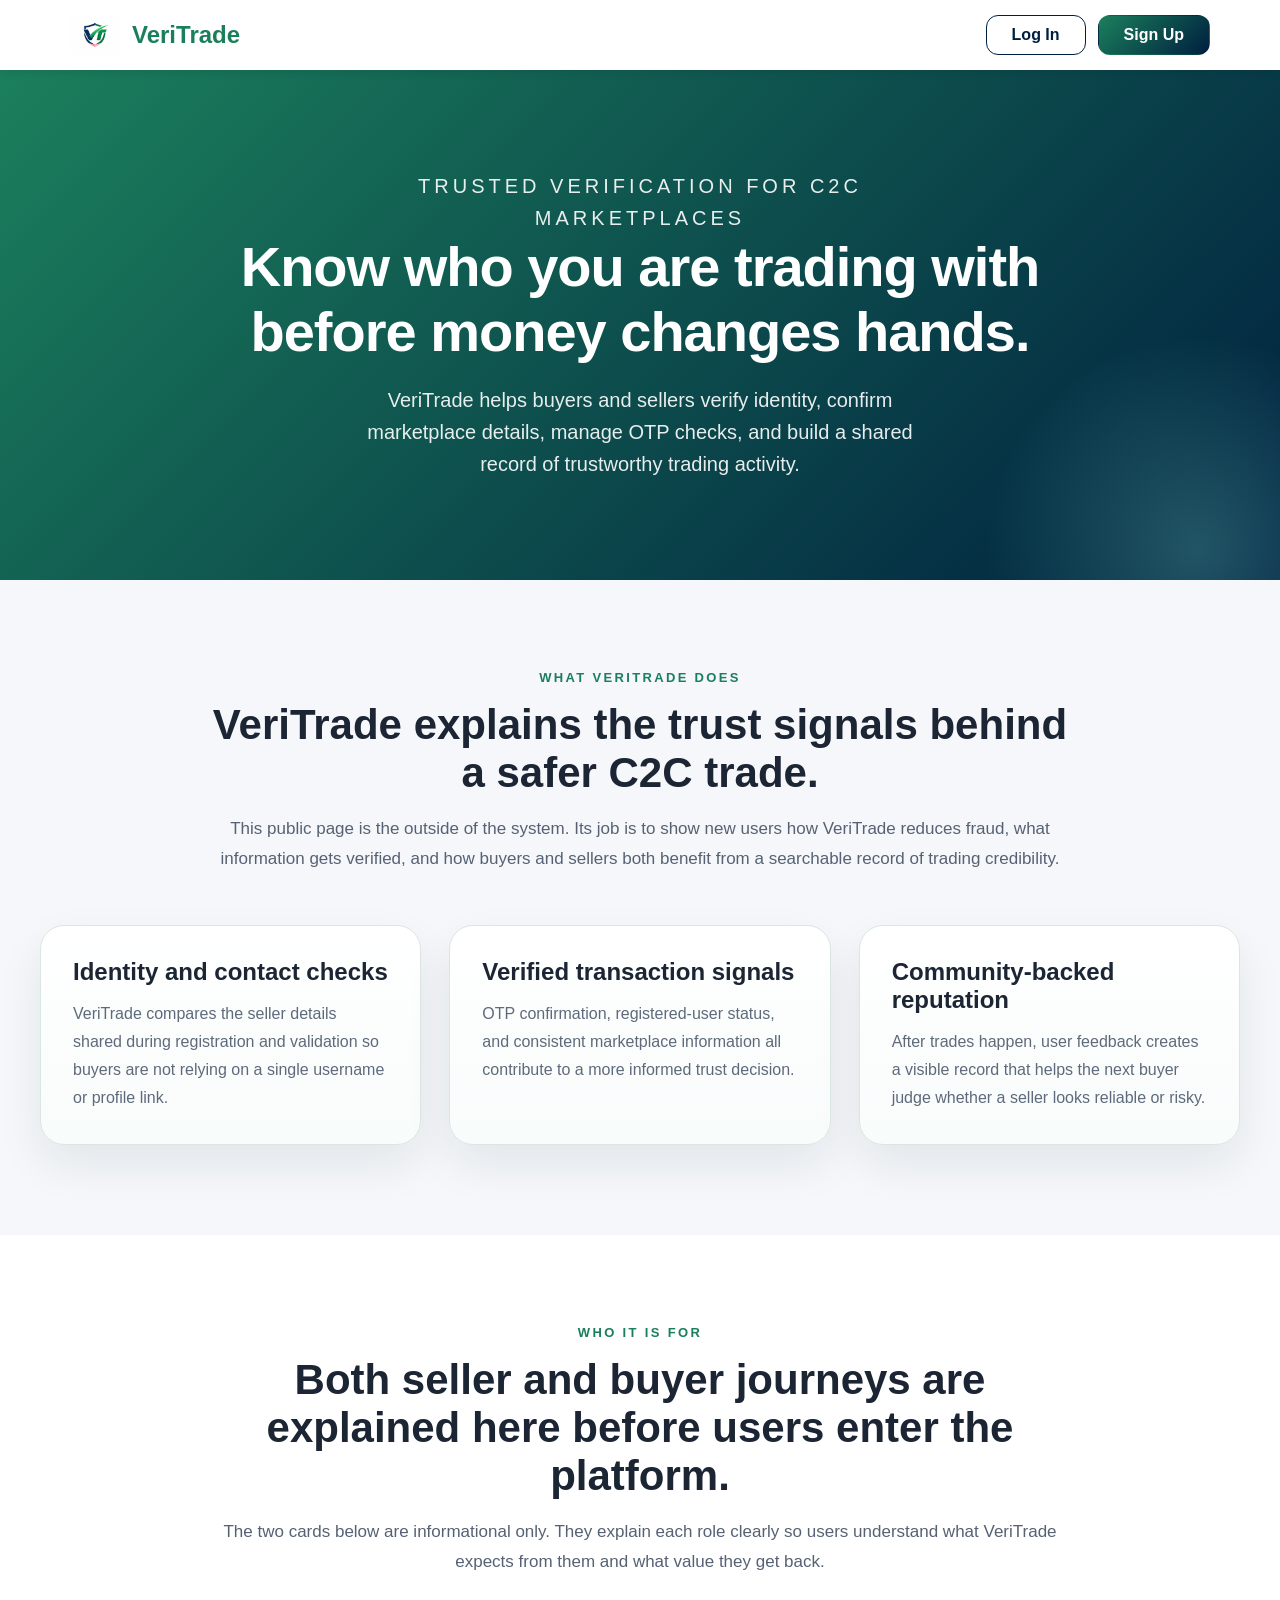
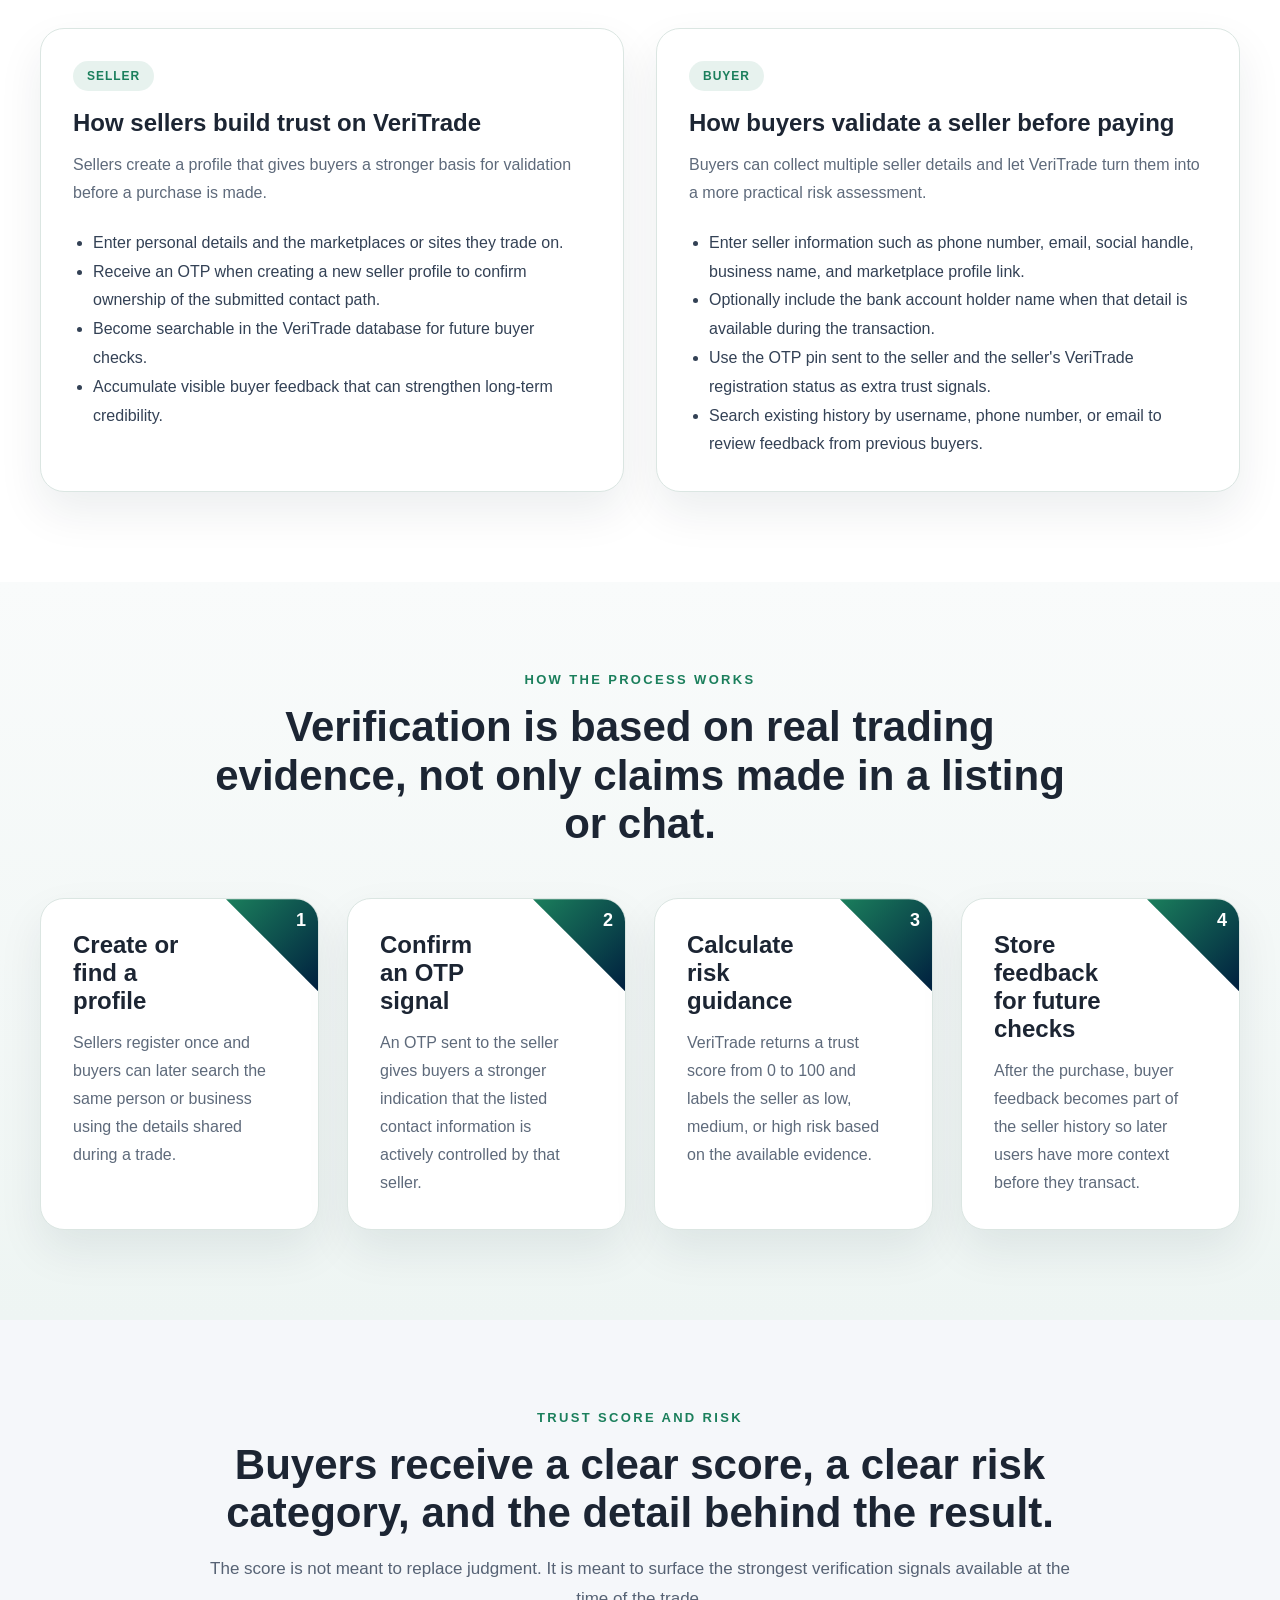
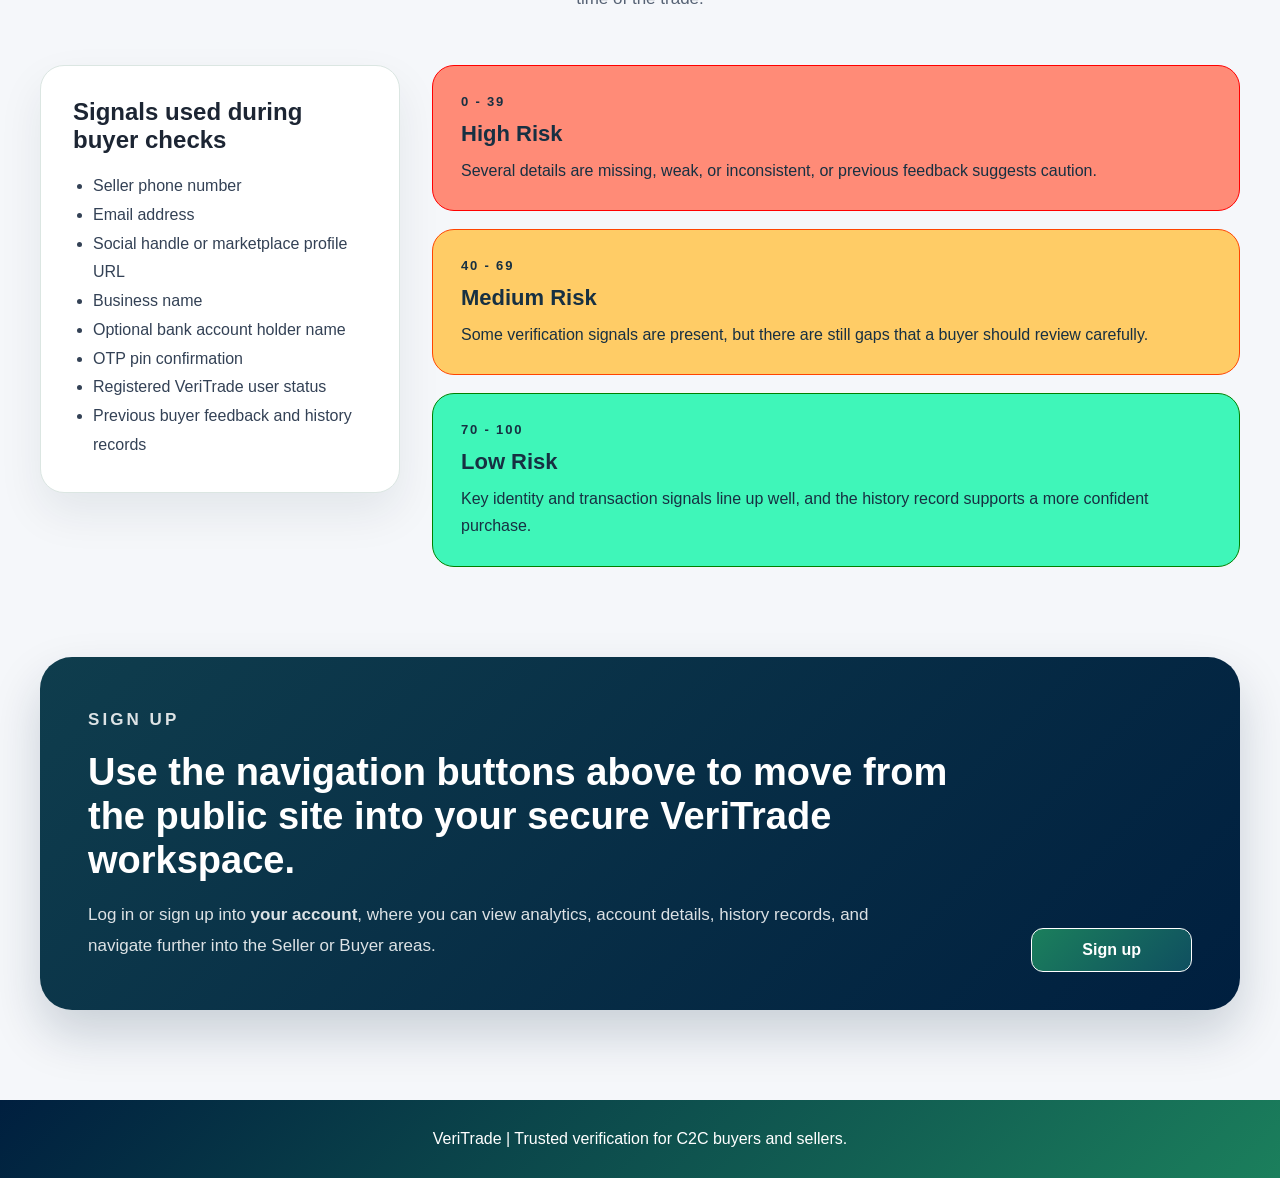
==== index.html @ 3fe3d47d "database handling" ====
<!DOCTYPE html>
<html lang="en">
<head>
    <meta charset="UTF-8">
    <meta name="viewport" content="width=device-width, initial-scale=1.0">
    <title>VeriTrade | C2C Buyer and Seller Verification</title>
    <meta name="description" content="VeriTrade helps buyers and sellers verify trading identities on C2C ecommerce platforms using OTP confirmation, trust scores, and shared feedback history.">
    <link rel="stylesheet" href="css/style.css">
</head>
<body class="home-page">
    <nav class="navbar">
        <div class="nav-container">
            <a href="index.html" class="nav-logo">
                <img src="assets/VeriTrade-logo.png" alt="VeriTrade Logo" class="nav-logo-img">
                <span class="nav-logo-text">VeriTrade</span>
            </a>
            <div class="nav-auth-actions">
                <a href="auth.html?mode=login" class="nav-btn-login">Log In</a>
                <a href="auth.html?mode=signup" class="nav-btn-signup">Sign Up</a>
            </div>
        </div>
    </nav>

    <main>
        <section class="hero">
            <div class="hero-content">
                <p class="hero-eyebrow">Trusted verification for C2C marketplaces</p>
                <h1>Know who you are trading with before money changes hands.</h1>
                <p>VeriTrade helps buyers and sellers verify identity, confirm marketplace details, manage OTP checks, and build a shared record of trustworthy trading activity.</p>
            </div>
        </section>

        <section class="purpose-section">
            <div class="home-shell">
                <div class="section-header">
                    <p class="section-label">What VeriTrade does</p>
                    <h2>VeriTrade explains the trust signals behind a safer C2C trade.</h2>
                    <p>This public page is the outside of the system. Its job is to show new users how VeriTrade reduces fraud, what information gets verified, and how buyers and sellers both benefit from a searchable record of trading credibility.</p>
                </div>

                <div class="purpose-grid">
                    <article class="info-panel">
                        <h3>Identity and contact checks</h3>
                        <p>VeriTrade compares the seller details shared during registration and validation so buyers are not relying on a single username or profile link.</p>
                    </article>
                    <article class="info-panel">
                        <h3>Verified transaction signals</h3>
                        <p>OTP confirmation, registered-user status, and consistent marketplace information all contribute to a more informed trust decision.</p>
                    </article>
                    <article class="info-panel">
                        <h3>Community-backed reputation</h3>
                        <p>After trades happen, user feedback creates a visible record that helps the next buyer judge whether a seller looks reliable or risky.</p>
                    </article>
                </div>
            </div>
        </section>

        <section class="roles-section">
            <div class="home-shell">
                <div class="section-header">
                    <p class="section-label">Who it is for</p>
                    <h2>Both seller and buyer journeys are explained here before users enter the platform.</h2>
                    <p>The two cards below are informational only. They explain each role clearly so users understand what VeriTrade expects from them and what value they get back.</p>
                </div>

                <div class="role-grid">
                    <article class="role-card seller-role-card">
                        <span class="role-tag">Seller</span>
                        <h3>How sellers build trust on VeriTrade</h3>
                        <p>Sellers create a profile that gives buyers a stronger basis for validation before a purchase is made.</p>
                        <ul class="role-list">
                            <li>Enter personal details and the marketplaces or sites they trade on.</li>
                            <li>Receive an OTP when creating a new seller profile to confirm ownership of the submitted contact path.</li>
                            <li>Become searchable in the VeriTrade database for future buyer checks.</li>
                            <li>Accumulate visible buyer feedback that can strengthen long-term credibility.</li>
                        </ul>
                    </article>

                    <article class="role-card buyer-role-card">
                        <span class="role-tag">Buyer</span>
                        <h3>How buyers validate a seller before paying</h3>
                        <p>Buyers can collect multiple seller details and let VeriTrade turn them into a more practical risk assessment.</p>
                        <ul class="role-list">
                            <li>Enter seller information such as phone number, email, social handle, business name, and marketplace profile link.</li>
                            <li>Optionally include the bank account holder name when that detail is available during the transaction.</li>
                            <li>Use the OTP pin sent to the seller and the seller's VeriTrade registration status as extra trust signals.</li>
                            <li>Search existing history by username, phone number, or email to review feedback from previous buyers.</li>
                        </ul>
                    </article>
                </div>
            </div>
        </section>

        <section class="journey-section">
            <div class="home-shell">
                <div class="section-header">
                    <p class="section-label">How the process works</p>
                    <h2>Verification is based on real trading evidence, not only claims made in a listing or chat.</h2>
                </div>

                <div class="journey-grid">
                    <article class="journey-step">
                        <span class="journey-number">1</span>
                        <h3>Create or find a profile</h3>
                        <p>Sellers register once and buyers can later search the same person or business using the details shared during a trade.</p>
                    </article>
                    <article class="journey-step">
                        <span class="journey-number">2</span>
                        <h3>Confirm an OTP signal</h3>
                        <p>An OTP sent to the seller gives buyers a stronger indication that the listed contact information is actively controlled by that seller.</p>
                    </article>
                    <article class="journey-step">
                        <span class="journey-number">3</span>
                        <h3>Calculate risk guidance</h3>
                        <p>VeriTrade returns a trust score from 0 to 100 and labels the seller as low, medium, or high risk based on the available evidence.</p>
                    </article>
                    <article class="journey-step">
                        <span class="journey-number">4</span>
                        <h3>Store feedback for future checks</h3>
                        <p>After the purchase, buyer feedback becomes part of the seller history so later users have more context before they transact.</p>
                    </article>
                </div>
            </div>
        </section>

        <section class="score-section">
            <div class="home-shell">
                <div class="section-header">
                    <p class="section-label">Trust score and risk</p>
                    <h2>Buyers receive a clear score, a clear risk category, and the detail behind the result.</h2>
                    <p>The score is not meant to replace judgment. It is meant to surface the strongest verification signals available at the time of the trade.</p>
                </div>

                <div class="score-layout">
                    <article class="input-card">
                        <h3>Signals used during buyer checks</h3>
                        <ul class="role-list compact-list">
                            <li>Seller phone number</li>
                            <li>Email address</li>
                            <li>Social handle or marketplace profile URL</li>
                            <li>Business name</li>
                            <li>Optional bank account holder name</li>
                            <li>OTP pin confirmation</li>
                            <li>Registered VeriTrade user status</li>
                            <li>Previous buyer feedback and history records</li>
                        </ul>
                    </article>

                    <div class="risk-scale">
                        <article class="risk-band high-risk">
                            <span class="risk-range">0 - 39</span>
                            <h3>High Risk</h3>
                            <p>Several details are missing, weak, or inconsistent, or previous feedback suggests caution.</p>
                        </article>
                        <article class="risk-band medium-risk">
                            <span class="risk-range">40 - 69</span>
                            <h3>Medium Risk</h3>
                            <p>Some verification signals are present, but there are still gaps that a buyer should review carefully.</p>
                        </article>
                        <article class="risk-band low-risk">
                            <span class="risk-range">70 - 100</span>
                            <h3>Low Risk</h3>
                            <p>Key identity and transaction signals line up well, and the history record supports a more confident purchase.</p>
                        </article>
                    </div>
                </div>
            </div>
        </section>

        <section class="access-section">
            <div class="home-shell access-banner">
                <div class="access-banner-content">
                    <div class="access-banner-copy">
                        <p class="section-label section-label-light">Sign up</p>
                        <h2>Use the navigation buttons above to move from the public site into your secure VeriTrade workspace.</h2>
                        <p>Log in or sign up into <strong>your account</strong>, where you can view analytics, account details, history records, and navigate further into the Seller or Buyer areas.</p>
                    </div>
                    <a href="auth.html?mode=signup" class="btn-signup-home">Sign up</a>
                </div>
            </div>
        </section>
    </main>

    <footer class="footer">
        <p>VeriTrade | Trusted verification for C2C buyers and sellers.</p>
    </footer>
</body>
</html>
---- css/style.css ----
* {
    margin: 0;
    padding: 0;
    box-sizing: border-box;
}

body {
    font-family: "Segoe UI", Tahoma, Geneva, Verdana, sans-serif;
    background: #f5f7fa;
    min-height: 100vh;
}

body:not(.home-page):not(.portal-page) {
    background: linear-gradient(135deg, #1B7F5C 0%, #001F3F 100%);
    display: flex;
    justify-content: center;
    align-items: center;
    padding: 20px;
}

body.portal-page {
    display: block;
}

.navbar {
    background: white;
    box-shadow: 0 2px 10px rgba(0, 0, 0, 0.1);
    position: sticky;
    top: 0;
    z-index: 1000;
}

.nav-container {
    max-width: 1200px;
    margin: 0 auto;
    padding: 15px 30px;
    display: flex;
    justify-content: space-between;
    align-items: center;
}

.nav-logo {
    display: flex;
    align-items: center;
    gap: 12px;
    font-size: 24px;
    font-weight: 700;
    color: #1B7F5C;
    text-decoration: none;
}

.nav-logo-img {
    width: 50px;
    height: 40px;
    border-radius: 8px;
    object-fit: cover;
}

.nav-links {
    display: flex;
    list-style: none;
    gap: 30px;
    align-items: center;
}

.nav-links a {
    text-decoration: none;
    color: #333;
    font-weight: 600;
    transition: color 0.3s ease;
}

.nav-links a:hover,
.nav-links a.active {
    color: #1B7F5C;
}

.nav-auth-actions {
    display: flex;
    gap: 12px;
    align-items: center;
}

.nav-btn-login,
.nav-btn-signup,
.btn-signup-home,
.card-btn,
.submit-btn {
    text-decoration: none;
    font-weight: 700;
    transition: transform 0.3s ease, box-shadow 0.3s ease;
}

.nav-btn-login {
    background: #fff;
    border: 1px solid #001F3F;
    border-radius: 12px;
    color: #001F3F;
    padding: 10px 25px;
    display: inline-flex;
    align-items: center;
    justify-content: center;
}

.nav-btn-login:hover {
    transform: translateY(-2px);
    box-shadow: 0 10px 25px rgba(0, 31, 63, 0.12);
}

.nav-btn-signup {
    background: linear-gradient(135deg, #1B7F5C 0%, #001F3F 100%);
    border: 1px solid transparent;
    border-radius: 12px;
    color: white;
    padding: 10px 25px;
    display: inline-flex;
    align-items: center;
    justify-content: center;
}

.nav-btn-signup:hover {
    transform: translateY(-2px);
    box-shadow: 0 10px 25px rgba(27, 127, 92, 0.3);
}

.hero {
    background: linear-gradient(135deg, #1B7F5C 0%, #001F3F 100%);
    color: white;
    padding: 100px 30px;
    text-align: center;
    position: relative;
    overflow: hidden;
}

.hero::after {
    content: "";
    position: absolute;
    inset: auto -10% -35% auto;
    width: 420px;
    height: 420px;
    border-radius: 50%;
    background: radial-gradient(circle, rgba(127, 228, 212, 0.25) 0%, rgba(127, 228, 212, 0) 72%);
}

.hero-content {
    position: relative;
    z-index: 1;
    max-width: 900px;
    margin: 0 auto;
}

.hero-eyebrow {
    font-size: 13px;
    text-transform: uppercase;
    letter-spacing: 0.2em;
    margin-bottom: 18px;
    opacity: 0.9;
}

.hero-content h1 {
    font-size: 56px;
    margin-bottom: 20px;
    font-weight: 700;
    letter-spacing: -1px;
}

.hero-content p {
    font-size: 20px;
    opacity: 0.9;
    max-width: 600px;
    margin: 0 auto;
    line-height: 1.6;
}

.home-shell,
.portal-container {
    max-width: 1200px;
    margin: 0 auto;
}

.purpose-section,
.roles-section,
.journey-section,
.score-section,
.dashboard-overview,
.dashboard-details,
.workspace-section {
    padding: 90px 30px;
}

.purpose-section,
.score-section,
.dashboard-details {
    background: #f5f7fa;
}

.roles-section,
.dashboard-overview,
.workspace-section {
    background: white;
}

.journey-section {
    background: linear-gradient(180deg, #f9fbfb 0%, #eef5f3 100%);
}

.section-header {
    max-width: 860px;
    margin: 0 auto 50px;
    text-align: center;
}

.section-header-left {
    max-width: 760px;
    margin: 0 0 40px;
    text-align: left;
}

.section-header h2 {
    font-size: 42px;
    color: #1c2533;
    margin-bottom: 16px;
    line-height: 1.15;
}

.section-header p:last-child {
    color: #566274;
    font-size: 17px;
    line-height: 1.8;
}

.section-label {
    color: #1B7F5C;
    font-size: 13px;
    font-weight: 700;
    letter-spacing: 0.18em;
    text-transform: uppercase;
    margin-bottom: 16px;
}

.section-label-light {
    color: #7FE4D4;
}

.purpose-grid,
.journey-grid,
.stats-grid,
.dashboard-grid,
.workspace-grid,
.role-grid,
.score-layout {
    display: grid;
}

.purpose-grid,
.journey-grid,
.stats-grid,
.dashboard-grid,
.workspace-grid {
    gap: 28px;
}

.purpose-grid {
    grid-template-columns: repeat(auto-fit, minmax(250px, 1fr));
}

.role-grid {
    grid-template-columns: repeat(auto-fit, minmax(320px, 1fr));
    gap: 32px;
}

.journey-grid {
    grid-template-columns: repeat(auto-fit, minmax(240px, 1fr));
}

.score-layout {
    grid-template-columns: minmax(280px, 360px) 1fr;
    gap: 32px;
    align-items: start;
}

.info-panel,
.role-card,
.journey-step,
.input-card,
.stat-card,
.detail-card,
.workspace-card {
    background: white;
    border-radius: 24px;
    padding: 32px;
    border: 1px solid #dbe6e2;
    box-shadow: 0 20px 45px rgba(12, 33, 55, 0.08);
}

.info-panel {
    background: linear-gradient(180deg, #ffffff 0%, #f8fcfb 100%);
}

.info-panel h3,
.role-card h3,
.journey-step h3,
.input-card h3,
.stat-card h3,
.detail-card h3,
.workspace-card h3 {
    color: #1c2533;
    margin-bottom: 14px;
    font-size: 24px;
}

.info-panel p,
.role-card p,
.journey-step p,
.input-card p,
.stat-card p,
.detail-card p,
.workspace-card p {
    color: #5e6a7b;
    line-height: 1.75;
}

.role-tag,
.workspace-tag,
.card-kicker {
    display: inline-flex;
    align-items: center;
    padding: 8px 14px;
    border-radius: 999px;
    background: rgba(27, 127, 92, 0.1);
    color: #1B7F5C;
    font-size: 12px;
    font-weight: 700;
    letter-spacing: 0.08em;
    text-transform: uppercase;
    margin-bottom: 18px;
}

.role-list,
.workspace-list {
    margin-top: 22px;
    padding-left: 20px;
    color: #334155;
    line-height: 1.8;
}

.compact-list {
    margin-top: 18px;
}

.journey-number {
    display: inline-flex;
    align-items: center;
    justify-content: center;
    width: 54px;
    height: 54px;
    border-radius: 16px;
    background: linear-gradient(135deg, #1B7F5C 0%, #001F3F 100%);
    color: white;
    font-size: 18px;
    font-weight: 700;
}

.journey-step {
    position: relative;
    overflow: hidden;
    text-align: left;
}

.journey-step .journey-number {
    position: absolute;
    top: 0;
    right: 0;
    width: 92px;
    height: 92px;
    border-radius: 0;
    align-items: flex-start;
    justify-content: flex-end;
    padding: 12px 12px 0 0;
    background: linear-gradient(135deg, #1B7F5C 0%, #001F3F 100%);
    clip-path: polygon(100% 0, 0 0, 100% 100%);
    line-height: 1;
    z-index: 1;
}

.journey-step h3 {
    padding-right: 88px;
}

.journey-step p {
    padding-right: 14px;
}

.risk-scale {
    display: grid;
    gap: 18px;
}

.risk-band {
    border-radius: 22px;
    padding: 26px 28px;
    color: #173042;
}

.risk-range {
    display: inline-block;
    margin-bottom: 12px;
    font-size: 13px;
    font-weight: 700;
    letter-spacing: 0.14em;
    text-transform: uppercase;
}

.risk-band h3 {
    margin-bottom: 10px;
    font-size: 22px;
}

.risk-band p {
    line-height: 1.7;
}

.high-risk {
    background: #ff8b77;
    border: 1px solid red;
}

.medium-risk {
    background: hsl(40, 100%, 70%);
    border: 1px solid orangered;
}

.low-risk {
    background: #3ff6b9;
    border: 1px solid green;
}

.access-section {
    padding: 0 30px 90px;
    background: #f5f7fa;
}

.access-banner {
    background: linear-gradient(135deg, #0f3d4d 0%, #001F3F 100%);
    color: white;
    border-radius: 32px;
    padding: 48px;
    box-shadow: 0 24px 50px rgba(0, 31, 63, 0.18);
}

.access-banner-content {
    display: grid;
    grid-template-columns: minmax(0, 1fr) auto;
    align-items: end;
    gap: 28px 36px;
}

.access-banner-copy {
    min-width: 0;
}

.access-banner h2 {
    font-size: 38px;
    margin-bottom: 18px;
    line-height: 1.15;
}

.access-banner p {
    max-width: 820px;
    color: rgba(255, 255, 255, 0.86);
    font-size: 17px;
    line-height: 1.8;
}

.btn-signup-home {
    background: linear-gradient(135deg, #1B7F5C 0%, #0f4f60 100%);
    border: 1px solid white;
    border-radius: 12px;
    color: white;
    padding: 12px 50px;
    margin: 20px 0 -10px 0;
    display: inline-flex;
    align-items: center;
    justify-content: center;
    white-space: nowrap;
}

.btn-signup-home:hover {
    transform: translateY(-2px);
    box-shadow: 0 12px 24px rgba(0, 0, 0, 0.22);
}

.portal-hero {
    background: linear-gradient(135deg, #1B7F5C 0%, #001F3F 100%);
    color: white;
    padding: 80px 30px;
    text-align: center;
}

.portal-hero-content {
    max-width: 700px;
    margin: 0 auto;
}

.portal-hero-content h1 {
    font-size: 48px;
    margin-bottom: 20px;
    font-weight: 700;
}

.portal-hero-content p {
    font-size: 18px;
    opacity: 0.9;
    line-height: 1.6;
}

.seller-hero {
    background: linear-gradient(135deg, #7FE4D4 0%, #1B7F5C 100%);
}

.user-hero {
    background: linear-gradient(135deg, #103f4f 0%, #001F3F 100%);
}

.stats-grid {
    grid-template-columns: repeat(auto-fit, minmax(220px, 1fr));
}

.stat-card {
    position: relative;
    overflow: hidden;
}

.stat-card::before {
    content: "";
    position: absolute;
    top: 0;
    left: 0;
    width: 100%;
    height: 5px;
    background: linear-gradient(135deg, #1B7F5C 0%, #7FE4D4 100%);
}

.stat-value {
    display: block;
    font-size: 46px;
    font-weight: 700;
    color: #1B7F5C;
    margin-bottom: 16px;
}

.stat-value.is-empty {
    font-size: 22px;
    color: #5e6a7b;
    line-height: 1.3;
}

.dashboard-grid {
    grid-template-columns: repeat(auto-fit, minmax(280px, 1fr));
    align-items: start;
}

.detail-list {
    list-style: none;
    display: grid;
    gap: 16px;
}

.detail-list li {
    display: flex;
    justify-content: space-between;
    align-items: flex-start;
    gap: 20px;
    padding-bottom: 14px;
    border-bottom: 1px solid #e3ece8;
    color: #425062;
    line-height: 1.6;
}

.detail-list strong,
.metric-row strong {
    color: #1c2533;
}

.metric-stack {
    display: grid;
    gap: 20px;
}

.portal-form {
    margin-top: 18px;
}

.portal-form-grid {
    display: grid;
    grid-template-columns: repeat(2, minmax(0, 1fr));
    gap: 18px 20px;
}

.portal-form-grid-wide {
    grid-column: 1 / -1;
}

.form-group textarea {
    width: 100%;
    padding: 12px 15px;
    border: 2px solid #e0e0e0;
    border-radius: 8px;
    font-size: 14px;
    transition: border-color 0.3s ease;
    font-family: inherit;
    resize: vertical;
    min-height: 110px;
}

.form-group textarea:focus {
    outline: none;
    border-color: #1B7F5C;
    box-shadow: 0 0 0 3px rgba(27, 127, 92, 0.1);
}

input[readonly] {
    background: #f1f5f7;
    color: #617181;
    cursor: not-allowed;
}

.form-note {
    margin-top: 8px;
}

.checkbox-row {
    margin: 24px 0 18px;
    color: #425062;
}

.status-banner {
    min-height: 22px;
    margin-top: 16px;
    font-size: 14px;
    font-weight: 600;
    color: #5e6a7b;
}

.status-banner.success {
    color: #1B7F5C;
}

.status-banner.error {
    color: #c0392b;
}

.metric-row {
    display: flex;
    justify-content: space-between;
    gap: 14px;
    color: #425062;
    font-size: 15px;
}

.metric-bar {
    height: 10px;
    background: #dfeae6;
    border-radius: 999px;
    overflow: hidden;
    margin-top: 10px;
}

.metric-fill {
    display: block;
    height: 100%;
    border-radius: 999px;
    background: linear-gradient(90deg, #1B7F5C 0%, #7FE4D4 100%);
}

.history-list {
    display: grid;
    gap: 16px;
}

.history-item {
    padding: 20px;
    border-radius: 20px;
    background: #f7faf9;
    border: 1px solid #dbe6e2;
}

.history-date {
    color: #1B7F5C;
    font-size: 13px;
    font-weight: 700;
    letter-spacing: 0.08em;
    text-transform: uppercase;
    margin-bottom: 8px;
}

.history-item h4 {
    color: #1c2533;
    margin-bottom: 8px;
    font-size: 18px;
}

.history-item.empty-state {
    background: #fbfcfc;
}

.result-card {
    border-top: 5px solid #dbe6e2;
}

.result-card.is-low {
    border-top-color: #1B7F5C;
}

.result-card.is-medium {
    border-top-color: #d99100;
}

.result-card.is-high {
    border-top-color: #d64545;
}

.result-score-row {
    display: flex;
    justify-content: space-between;
    gap: 18px;
    margin: 24px 0;
    align-items: end;
}

.result-label {
    display: block;
    margin-bottom: 8px;
    color: #566274;
    font-size: 13px;
    font-weight: 700;
    letter-spacing: 0.08em;
    text-transform: uppercase;
}

.result-score {
    display: block;
    font-size: 42px;
    line-height: 1;
    color: #1c2533;
}

.result-pill {
    display: inline-flex;
    align-items: center;
    justify-content: center;
    min-width: 120px;
    padding: 10px 18px;
    border-radius: 999px;
    font-size: 14px;
    font-weight: 700;
}

.neutral-pill {
    background: #edf2f5;
    color: #4b5b69;
}

.low-pill {
    background: rgba(27, 127, 92, 0.12);
    color: #1B7F5C;
}

.medium-pill {
    background: rgba(217, 145, 0, 0.14);
    color: #8f5a00;
}

.high-pill {
    background: rgba(214, 69, 69, 0.12);
    color: #b53030;
}

.result-meta {
    margin-top: 18px;
}

.workspace-grid {
    grid-template-columns: repeat(auto-fit, minmax(320px, 1fr));
}

.card-btn {
    display: inline-block;
    padding: 14px 35px;
    border-radius: 8px;
    font-size: 16px;
    letter-spacing: 0.5px;
    text-transform: uppercase;
}

.workspace-card .card-btn {
    margin-top: 26px;
}

.seller-card {
    border-top: 5px solid #1B7F5C;
}

.seller-btn {
    background: linear-gradient(135deg, #1B7F5C 0%, #001F3F 100%);
    color: white;
}

.seller-btn:hover {
    transform: translateY(-2px);
    box-shadow: 0 10px 25px rgba(27, 127, 92, 0.4);
}

.buyer-card {
    border-top: 5px solid #7FE4D4;
}

.buyer-btn {
    background: linear-gradient(135deg, #7FE4D4 0%, #5fd4c4 100%);
    color: #001F3F;
}

.buyer-btn:hover {
    transform: translateY(-2px);
    box-shadow: 0 10px 25px rgba(127, 228, 212, 0.4);
}

.footer {
    background: linear-gradient(135deg, #001F3F 0%, #1B7F5C 100%);
    color: #fff;
    padding: 30px;
    text-align: center;
}

.container {
    display: flex;
    gap: 60px;
    max-width: 1200px;
    width: 100%;
    background: white;
    border-radius: 20px;
    box-shadow: 0 20px 60px rgba(0, 0, 0, 0.3);
    overflow: hidden;
}

.content-section {
    flex: 1;
    padding: 60px 40px;
    display: flex;
    flex-direction: column;
    justify-content: center;
    background: linear-gradient(135deg, #1B7F5C 0%, #001F3F 100%);
    color: white;
    min-height: 600px;
}

.logo {
    text-align: center;
    margin-bottom: 40px;
}

.logo img {
    width: 180px;
    height: 90px;
    border-radius: 50%;
    background: white;
    padding: 0.5px;
    margin-bottom: 20px;
    object-fit: fill;
}

.logo h1 {
    font-size: 48px;
    font-weight: 700;
    margin-bottom: 10px;
    letter-spacing: 1px;
}

.description {
    text-align: center;
}

.description p {
    font-size: 18px;
    line-height: 1.8;
    opacity: 0.95;
    font-weight: 300;
}

.auth-section {
    flex: 1;
    padding: 60px 40px;
    display: flex;
    flex-direction: column;
    justify-content: center;
    min-height: 600px;
}

.toggle-container {
    display: flex;
    margin-bottom: 40px;
    border-bottom: 2px solid #e0e0e0;
}

.toggle-btn {
    flex: 1;
    padding: 15px 20px;
    background: none;
    border: none;
    border-bottom: 3px solid transparent;
    color: #999;
    font-size: 16px;
    font-weight: 600;
    cursor: pointer;
    transition: all 0.3s ease;
    text-transform: uppercase;
}

.toggle-btn:hover {
    color: #1B7F5C;
}

.toggle-btn.active {
    color: #1B7F5C;
    border-bottom-color: #1B7F5C;
}

.auth-form {
    display: none;
    animation: fadeIn 0.3s ease;
}

.auth-form.active {
    display: block;
}

@keyframes fadeIn {
    from {
        opacity: 0;
    }

    to {
        opacity: 1;
    }
}

.auth-form h2 {
    font-size: 28px;
    color: #333;
    margin-bottom: 30px;
    font-weight: 700;
}

.form-group {
    margin-bottom: 20px;
}

.form-group label {
    display: block;
    margin-bottom: 8px;
    color: #333;
    font-weight: 600;
    font-size: 14px;
}

.form-group input[type="email"],
.form-group input[type="password"],
.form-group input[type="text"] {
    width: 100%;
    padding: 12px 15px;
    border: 2px solid #e0e0e0;
    border-radius: 8px;
    font-size: 14px;
    transition: border-color 0.3s ease;
    font-family: inherit;
}

.form-group input[type="email"]:focus,
.form-group input[type="password"]:focus,
.form-group input[type="text"]:focus {
    outline: none;
    border-color: #1B7F5C;
    box-shadow: 0 0 0 3px rgba(27, 127, 92, 0.1);
}

.form-group input.error {
    border-color: #ff4757;
}

.error-message {
    display: block;
    color: #ff4757;
    font-size: 12px;
    margin-top: 5px;
    min-height: 15px;
}

.checkbox {
    display: flex;
    align-items: center;
    cursor: pointer;
    font-size: 14px;
    color: #666;
    font-weight: 500;
}

.checkbox input[type="checkbox"] {
    width: 18px;
    height: 18px;
    margin-right: 8px;
    cursor: pointer;
    accent-color: #1B7F5C;
}

.checkbox.full-width {
    width: 100%;
    margin-bottom: 20px;
}

.remember-forgot {
    display: flex;
    justify-content: space-between;
    align-items: center;
    margin-bottom: 25px;
    font-size: 14px;
}

.forgot-link {
    color: #1B7F5C;
    font-weight: 600;
}

.forgot-link:hover,
.form-footer a:hover {
    color: #001F3F;
    text-decoration: underline;
}

.submit-btn {
    width: 100%;
    padding: 14px 20px;
    background: linear-gradient(135deg, #1B7F5C 0%, #001F3F 100%);
    color: white;
    border: none;
    border-radius: 8px;
    font-size: 16px;
    cursor: pointer;
    letter-spacing: 0.5px;
    text-transform: uppercase;
}

.submit-btn:hover {
    transform: translateY(-2px);
    box-shadow: 0 10px 25px rgba(27, 127, 92, 0.4);
}

.submit-btn:active {
    transform: translateY(0);
}

.form-footer {
    text-align: center;
    margin-top: 20px;
    color: #666;
    font-size: 14px;
}

.form-footer a {
    color: #1B7F5C;
    font-weight: 600;
}

@media (max-width: 968px) {
    .container {
        flex-direction: column;
        gap: 0;
    }

    .content-section {
        min-height: 300px;
        padding: 40px 30px;
    }

    .logo h1 {
        font-size: 36px;
    }

    .logo img {
        width: 100px;
        height: 100px;
    }

    .description p {
        font-size: 16px;
    }

    .auth-section {
        min-height: auto;
        padding: 40px 30px;
    }

    .nav-links {
        gap: 15px;
    }

    .hero-content h1 {
        font-size: 40px;
    }

    .hero-content p {
        font-size: 18px;
    }
}

@media (max-width: 900px) {
    .score-layout {
        grid-template-columns: 1fr;
    }

    .section-header h2 {
        font-size: 34px;
    }

    .access-banner h2 {
        font-size: 30px;
    }

    .access-banner-content {
        grid-template-columns: 1fr;
    }

    .btn-signup-home {
        justify-self: start;
    }
}

@media (max-width: 768px) {
    .portal-hero-content h1 {
        font-size: 32px;
    }

    .portal-hero-content p {
        font-size: 16px;
    }

    .portal-form-grid,
    .result-score-row {
        grid-template-columns: 1fr;
        display: grid;
    }
}

@media (max-width: 640px) {
    .purpose-section,
    .roles-section,
    .journey-section,
    .score-section,
    .dashboard-overview,
    .dashboard-details,
    .workspace-section {
        padding: 60px 20px;
    }

    .access-section {
        padding: 0 20px 60px;
    }

    .info-panel,
    .role-card,
    .journey-step,
    .input-card,
    .stat-card,
    .detail-card,
    .workspace-card,
    .access-banner {
        padding: 24px;
    }

    .section-header h2 {
        font-size: 28px;
    }

    .detail-list li,
    .metric-row {
        flex-direction: column;
        gap: 6px;
    }

    .portal-form-grid {
        grid-template-columns: 1fr;
    }

    .stat-value {
        font-size: 38px;
    }
}

@media (max-width: 600px) {
    .container {
        border-radius: 10px;
    }

    .content-section,
    .auth-section {
        padding: 30px 20px;
    }

    .logo h1 {
        font-size: 28px;
    }

    .logo img {
        width: 80px;
        height: 80px;
    }

    .description p {
        font-size: 14px;
    }

    .auth-form h2 {
        font-size: 24px;
    }

    .toggle-container {
        margin-bottom: 30px;
    }

    .toggle-btn {
        font-size: 14px;
        padding: 12px 15px;
    }

    .remember-forgot {
        flex-direction: column;
        gap: 10px;
        align-items: flex-start;
    }

    .nav-links {
        gap: 10px;
        flex-wrap: wrap;
    }

    .nav-container {
        flex-direction: column;
        gap: 15px;
    }

    .nav-auth-actions {
        width: 100%;
        justify-content: center;
        flex-wrap: wrap;
    }

    .hero {
        padding: 60px 20px;
    }

    .hero-content h1 {
        font-size: 32px;
    }

    .hero-content p {
        font-size: 16px;
    }

    .footer {
        padding: 40px 20px 20px;
    }
}
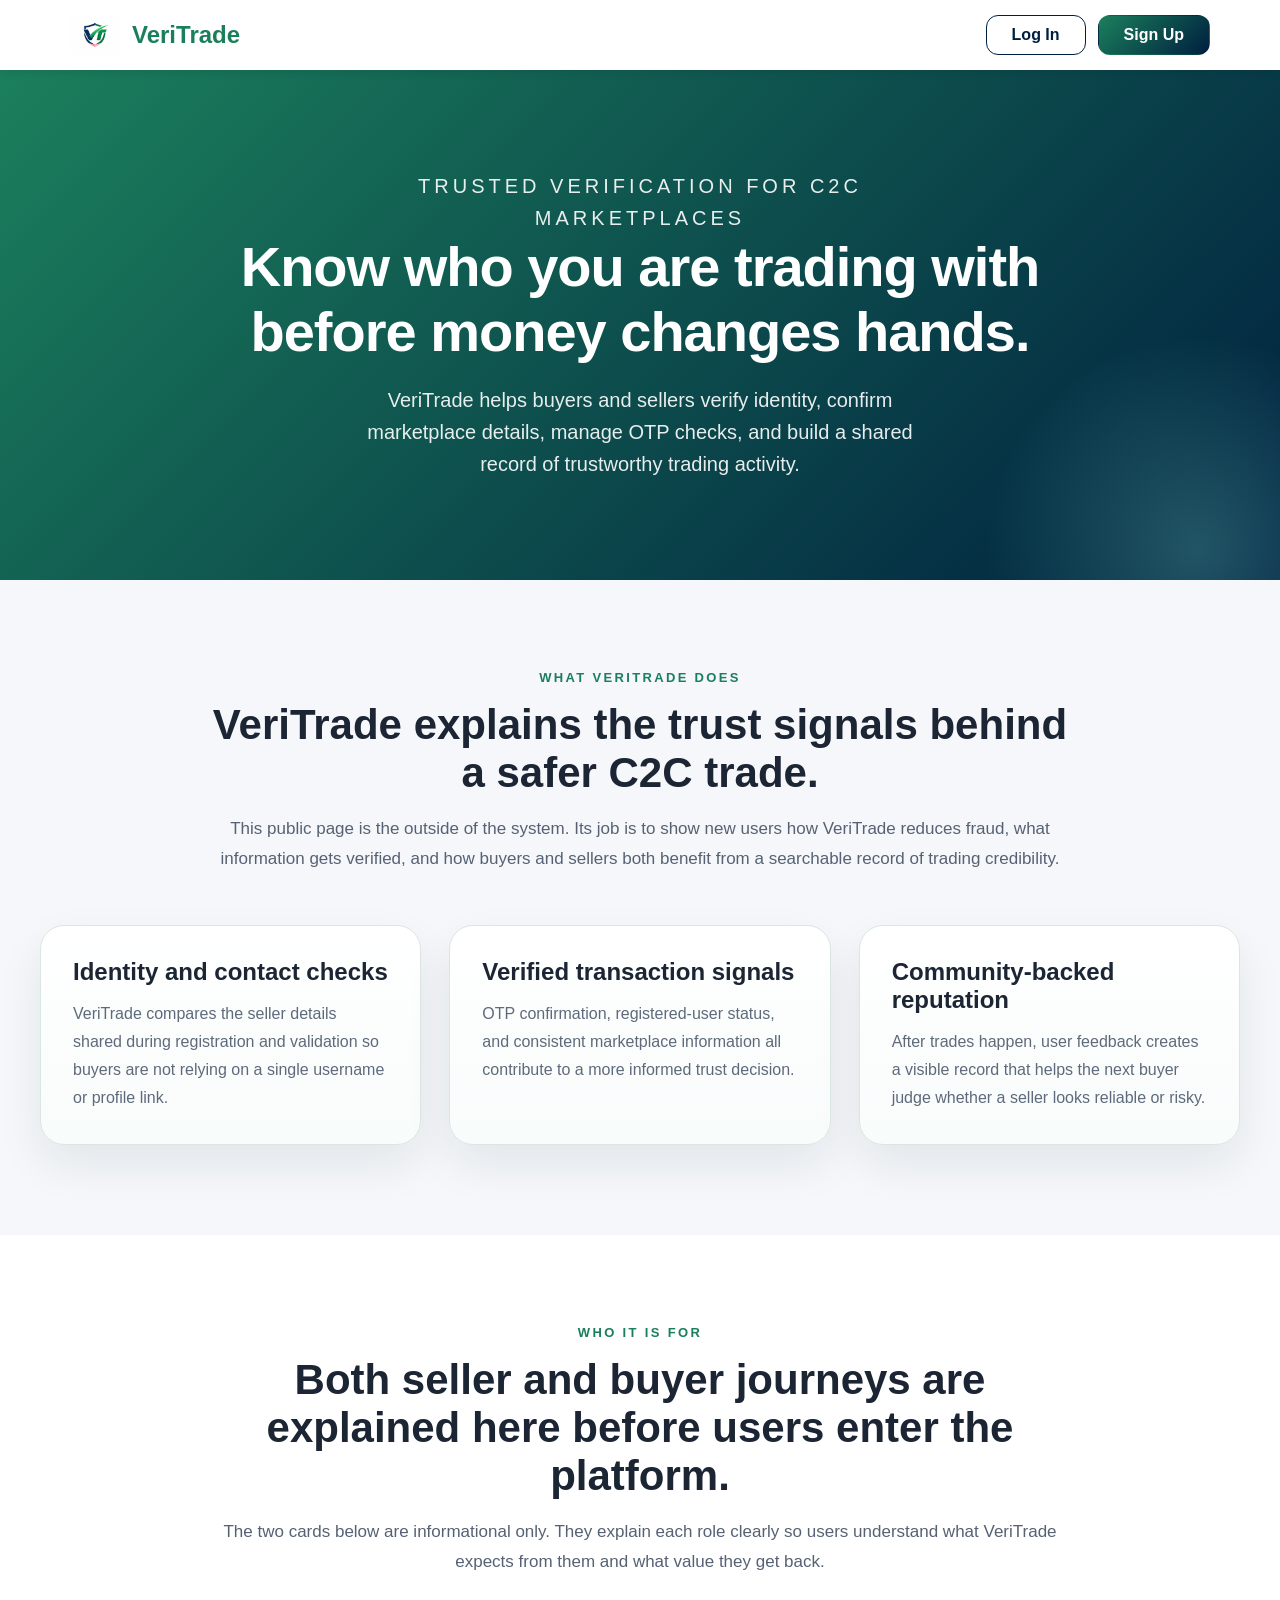
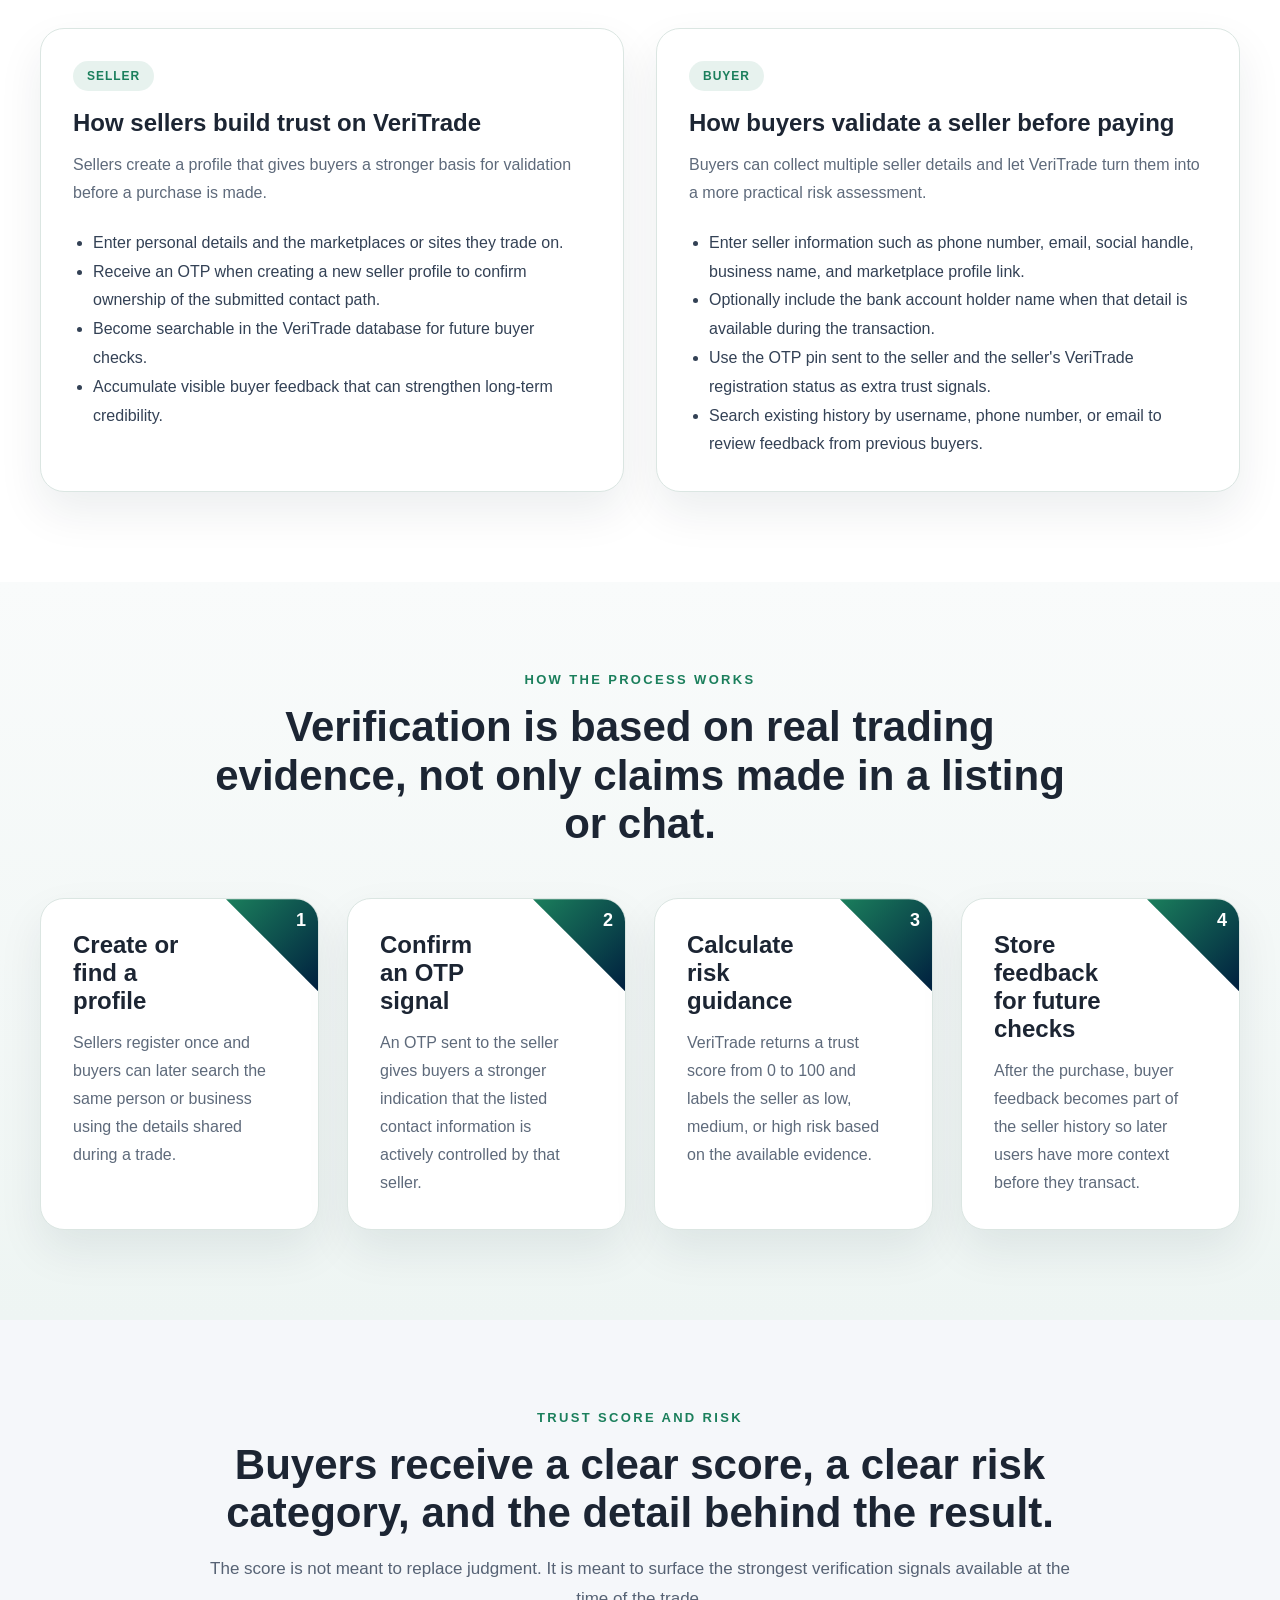
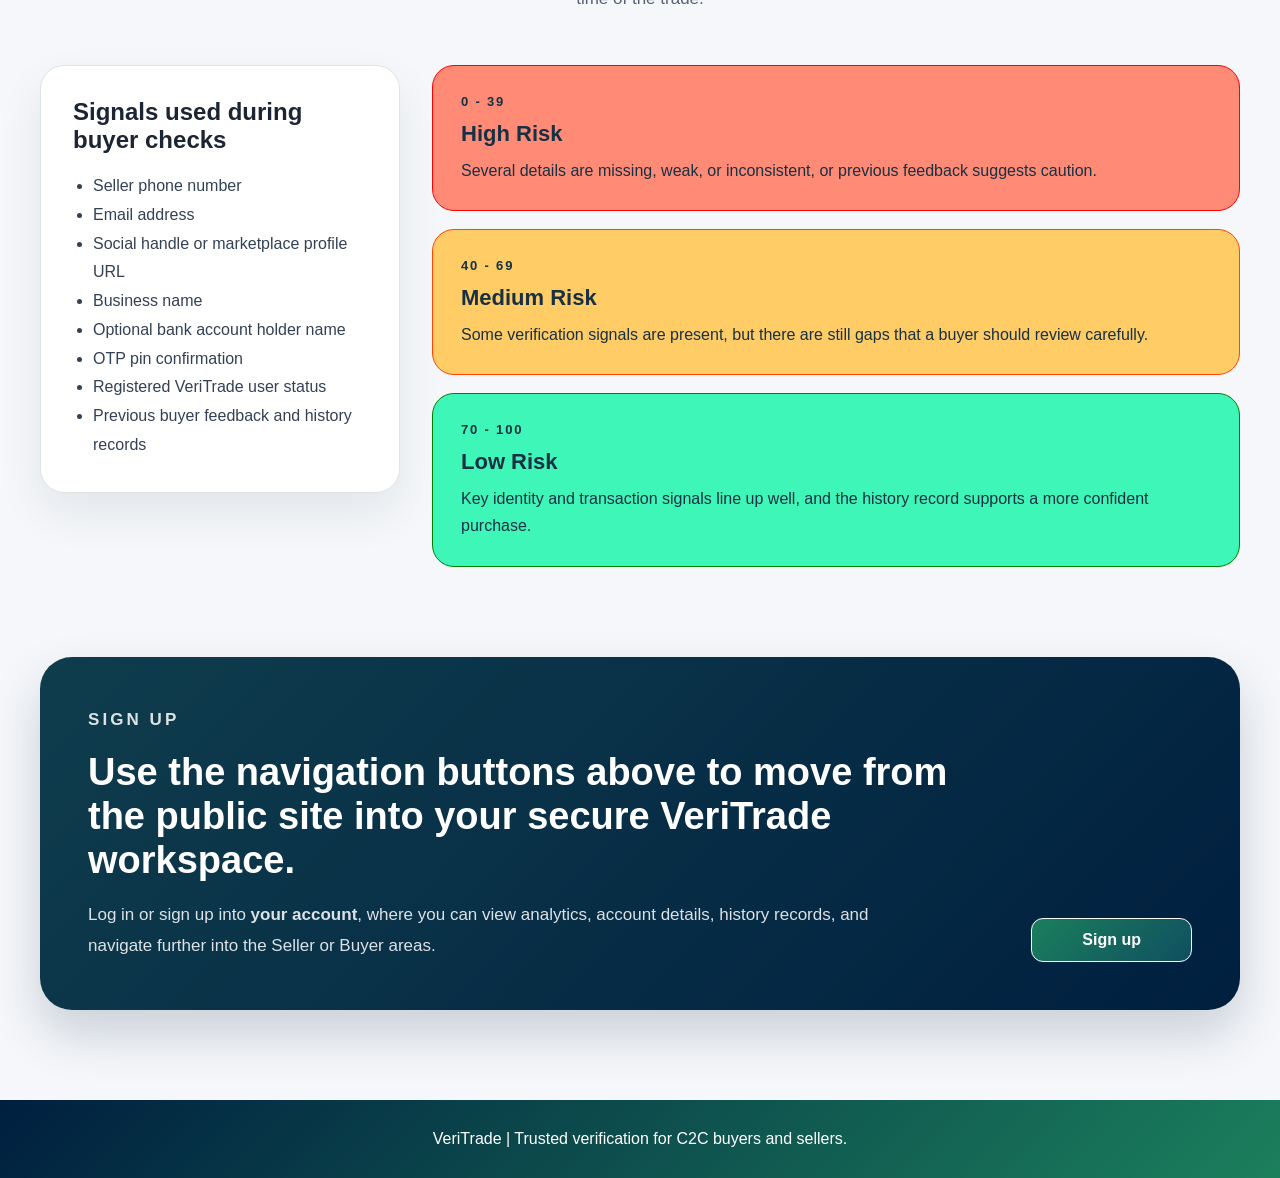
==== commit 2e8e5c0f: "buyer page" ====
--- a/index.html
+++ b/index.html
@@ -5,7 +5,7 @@
     <meta name="viewport" content="width=device-width, initial-scale=1.0">
     <title>VeriTrade | C2C Buyer and Seller Verification</title>
     <meta name="description" content="VeriTrade helps buyers and sellers verify trading identities on C2C ecommerce platforms using OTP confirmation, trust scores, and shared feedback history.">
-    <link rel="stylesheet" href="css/style.css">
+    <link rel="stylesheet" href="css/style.css?v=20260506-1">
 </head>
 <body class="home-page">
     <nav class="navbar">
--- a/css/style.css
+++ b/css/style.css
@@ -20,6 +20,8 @@
 
 body.portal-page {
     display: block;
+    width: 100%;
+    overflow-x: hidden;
 }
 
 .navbar {
@@ -121,6 +123,106 @@
 .nav-btn-signup:hover {
     transform: translateY(-2px);
     box-shadow: 0 10px 25px rgba(27, 127, 92, 0.3);
+}
+
+.nav-container-inside {
+    max-width: 1400px;
+    margin: 0 auto;
+    padding: 15px 30px;
+    display: flex;
+    align-items: center;
+    gap: 18px;
+    position: relative;
+}
+
+.nav-links-inside {
+    display: flex;
+    align-items: center;
+    gap: 30px;
+    list-style: none;
+    margin-left: auto;
+    padding: 0;
+}
+
+.nav-links-inside a {
+    text-decoration: none;
+    color: #222;
+    font-weight: 600;
+    transition: color 0.3s ease;
+}
+
+.nav-links-inside a:hover,
+.nav-links-inside a.active {
+    color: #158052;
+}
+
+.portal-nav-toggle {
+    display: none;
+    margin-left: auto;
+    border: 1px solid #d6e2dd;
+    background: #fff;
+    color: #173042;
+    border-radius: 12px;
+    padding: 10px 16px;
+    font-size: 14px;
+    font-weight: 700;
+    cursor: pointer;
+    flex: 0 0 auto;
+}
+
+.portal-nav-menu {
+    display: flex;
+    align-items: center;
+    margin-left: auto;
+    gap: 18px;
+    min-width: 0;
+    flex: 1 1 auto;
+    justify-content: flex-end;
+}
+
+a.exit-btn,
+.exit-btn {
+    margin-left: 22px;
+    background: linear-gradient(135deg, #1B7F5C 30%, #001F3F 100%);
+    border: none;
+    border-radius: 20px;
+    color: #fff;
+    display: inline-flex;
+    align-items: center;
+    justify-content: center;
+    font-weight: 600;
+    cursor: pointer;
+    padding: 10px 24px;
+    text-decoration: none;
+    transition: transform 0.3s ease, box-shadow 0.3s ease;
+}
+
+a.exit-btn:link,
+a.exit-btn:visited,
+a.exit-btn:hover,
+a.exit-btn:active,
+a.exit-btn:focus,
+.exit-btn:visited,
+.exit-btn a,
+.exit-btn a:link,
+.exit-btn a:visited,
+.exit-btn a:hover,
+.exit-btn a:active,
+.exit-btn a:focus {
+    color: #fff;
+    text-decoration: none !important;
+}
+
+.exit-btn:hover {
+    color: #fff;
+    text-decoration: none;
+    transform: translateY(-2px);
+    box-shadow: 0 10px 24px rgba(0, 31, 63, 0.18);
+}
+
+.exit-btn:focus-visible {
+    outline: 3px solid rgba(27, 127, 92, 0.24);
+    outline-offset: 3px;
 }
 
 .hero {
@@ -451,7 +553,7 @@
 .access-banner-content {
     display: grid;
     grid-template-columns: minmax(0, 1fr) auto;
-    align-items: end;
+    align-items: stretch;
     gap: 28px 36px;
 }
 
@@ -478,11 +580,12 @@
     border-radius: 12px;
     color: white;
     padding: 12px 50px;
-    margin: 20px 0 -10px 0;
+    margin: 0;
     display: inline-flex;
     align-items: center;
     justify-content: center;
     white-space: nowrap;
+    align-self: end;
 }
 
 .btn-signup-home:hover {
@@ -560,6 +663,28 @@
     align-items: start;
 }
 
+.dashboard-grid-spaced {
+    margin-top: 36px;
+}
+
+.dashboard-details-compact {
+    padding-top: 24px;
+    padding-bottom: 24px;
+}
+
+.dashboard-details-compact + .dashboard-details-compact {
+    padding-top: 0;
+}
+
+.seller-single-column {
+    max-width: 920px;
+    margin: 0 auto;
+}
+
+.buyer-seller-safety-card {
+    margin-block: 20px;
+}
+
 .detail-list {
     list-style: none;
     display: grid;
@@ -597,8 +722,19 @@
     gap: 18px 20px;
 }
 
+.seller-registration-grid {
+    align-items: start;
+}
+
 .portal-form-grid-wide {
     grid-column: 1 / -1;
+}
+
+.address-grid {
+    display: grid;
+    grid-template-columns: repeat(2, minmax(0, 1fr));
+    gap: 18px 20px;
+    margin-top: 10px;
 }
 
 .form-group textarea {
@@ -619,6 +755,24 @@
     box-shadow: 0 0 0 3px rgba(27, 127, 92, 0.1);
 }
 
+.form-group select {
+    width: 100%;
+    padding: 12px 15px;
+    border: 2px solid #e0e0e0;
+    border-radius: 8px;
+    font-size: 14px;
+    transition: border-color 0.3s ease;
+    font-family: inherit;
+    background: #fff;
+    color: #334155;
+}
+
+.form-group select:focus {
+    outline: none;
+    border-color: #1B7F5C;
+    box-shadow: 0 0 0 3px rgba(27, 127, 92, 0.1);
+}
+
 input[readonly] {
     background: #f1f5f7;
     color: #617181;
@@ -629,9 +783,233 @@
     margin-top: 8px;
 }
 
+.input-optional {
+    color: #617181;
+    font-weight: 500;
+}
+
 .checkbox-row {
     margin: 24px 0 18px;
     color: #425062;
+}
+
+.checkbox-grid {
+    display: grid;
+    grid-template-columns: repeat(auto-fit, minmax(180px, 1fr));
+    gap: 12px;
+    margin-top: 14px;
+}
+
+.checkbox-chip {
+    min-height: 54px;
+    padding: 14px 16px;
+    border: 1px solid #d6e2dd;
+    border-radius: 16px;
+    background: #f7fbfa;
+    color: #314354;
+    transition: border-color 0.2s ease, background 0.2s ease, box-shadow 0.2s ease;
+}
+
+.checkbox-chip:hover {
+    border-color: #1B7F5C;
+    box-shadow: 0 10px 24px rgba(27, 127, 92, 0.08);
+}
+
+.checkbox-chip input[type="checkbox"] {
+    margin-right: 10px;
+}
+
+.inline-action-btn {
+    margin-top: 12px;
+    border: none;
+    border-radius: 12px;
+    background: linear-gradient(135deg, #1B7F5C 0%, #0f4f60 100%);
+    color: #fff;
+    padding: 11px 18px;
+    font-size: 14px;
+    font-weight: 700;
+    cursor: pointer;
+    transition: transform 0.2s ease, box-shadow 0.2s ease;
+}
+
+.inline-action-btn:hover {
+    transform: translateY(-1px);
+    box-shadow: 0 12px 24px rgba(27, 127, 92, 0.22);
+}
+
+.inline-action-btn:disabled {
+    background: #c7d4d0;
+    color: #5f6e79;
+    cursor: not-allowed;
+    box-shadow: none;
+    transform: none;
+}
+
+.inline-action-btn-secondary {
+    background: #eef5f3;
+    color: #173042;
+}
+
+.inline-status {
+    margin-top: 10px;
+    font-size: 13px;
+    line-height: 1.6;
+    color: #5e6a7b;
+}
+
+.inline-status.is-success {
+    color: #1B7F5C;
+}
+
+.inline-status.is-error {
+    color: #c0392b;
+}
+
+.upload-panel {
+    border: 1px solid #dbe6e2;
+    border-radius: 20px;
+    padding: 22px;
+    background: linear-gradient(180deg, #fbfdfd 0%, #f3f8f6 100%);
+}
+
+.upload-panel-actions {
+    display: flex;
+    flex-wrap: wrap;
+    gap: 12px;
+    margin-top: 18px;
+}
+
+.upload-panel-actions .inline-action-btn {
+    margin-top: 0;
+}
+
+.capture-preview-card {
+    display: grid;
+    grid-template-columns: 140px 1fr;
+    gap: 18px;
+    align-items: center;
+    margin-top: 22px;
+    padding: 18px;
+    border: 1px dashed #c4d6cf;
+    border-radius: 18px;
+    background: #fff;
+}
+
+.capture-preview-thumb {
+    min-height: 120px;
+    border-radius: 14px;
+    background: #edf4f1;
+    background-position: center;
+    background-repeat: no-repeat;
+    background-size: cover;
+}
+
+.capture-preview-thumb.is-empty {
+    position: relative;
+}
+
+.capture-preview-thumb.is-empty::after {
+    content: "Preview";
+    position: absolute;
+    inset: 0;
+    display: flex;
+    align-items: center;
+    justify-content: center;
+    color: #7b8b97;
+    font-size: 13px;
+    font-weight: 700;
+    letter-spacing: 0.08em;
+    text-transform: uppercase;
+}
+
+.capture-preview-copy strong {
+    display: block;
+    margin-bottom: 8px;
+    color: #1c2533;
+}
+
+.capture-preview-copy p {
+    color: #5e6a7b;
+    line-height: 1.7;
+}
+
+.verification-panel {
+    border: 1px solid #dbe6e2;
+    border-radius: 22px;
+    padding: 24px;
+    background: linear-gradient(180deg, #ffffff 0%, #f6fbf9 100%);
+}
+
+.verification-panel-header {
+    display: flex;
+    justify-content: space-between;
+    gap: 18px;
+    align-items: flex-start;
+}
+
+.verification-panel-header h4 {
+    color: #1c2533;
+    font-size: 24px;
+    margin-top: 6px;
+}
+
+.verification-checklist {
+    display: grid;
+    gap: 10px;
+    margin-top: 20px;
+}
+
+.verification-checklist p {
+    color: #334155;
+    font-weight: 600;
+}
+
+.verification-score-bar {
+    margin-top: 18px;
+}
+
+.verification-score-grid {
+    display: grid;
+    grid-template-columns: repeat(2, minmax(0, 1fr));
+    gap: 16px;
+    margin-top: 18px;
+}
+
+.verification-score-card {
+    border: 1px solid #dbe6e2;
+    border-radius: 18px;
+    padding: 18px;
+    background: #fff;
+}
+
+.verification-score-card strong {
+    display: block;
+    color: #1c2533;
+    font-size: 28px;
+    line-height: 1.1;
+    margin-bottom: 8px;
+}
+
+.verification-score-card p {
+    color: #5e6a7b;
+    line-height: 1.7;
+}
+
+.verification-message-stack {
+    display: grid;
+    gap: 6px;
+    margin-top: 18px;
+}
+
+.verification-action-row {
+    display: flex;
+    flex-wrap: wrap;
+    gap: 12px;
+    margin-top: 18px;
+}
+
+.verification-action-row .inline-action-btn {
+    margin-top: 0;
 }
 
 .status-banner {
@@ -700,8 +1078,69 @@
     font-size: 18px;
 }
 
+.purchase-action-row {
+    display: flex;
+    flex-wrap: wrap;
+    gap: 10px;
+    margin-top: 16px;
+}
+
 .history-item.empty-state {
     background: #fbfcfc;
+}
+
+.user-search-result-btn {
+    width: 100%;
+    border: 1px solid #dbe6e2;
+    border-radius: 20px;
+    background: #f7faf9;
+    padding: 20px;
+    text-align: left;
+    cursor: pointer;
+    transition: transform 0.2s ease, box-shadow 0.2s ease, border-color 0.2s ease;
+}
+
+.user-search-result-btn:hover {
+    transform: translateY(-1px);
+    border-color: #1B7F5C;
+    box-shadow: 0 14px 28px rgba(12, 33, 55, 0.08);
+}
+
+.user-search-result-btn h4 {
+    color: #1c2533;
+    margin-bottom: 8px;
+    font-size: 18px;
+}
+
+.user-search-result-btn p {
+    color: #5e6a7b;
+    line-height: 1.7;
+}
+
+.user-search-modal {
+    position: fixed;
+    inset: 0;
+    display: grid;
+    place-items: center;
+    padding: 24px;
+    background: rgba(3, 19, 35, 0.7);
+    z-index: 1200;
+}
+
+.user-search-modal[hidden] {
+    display: none !important;
+}
+
+.user-search-dialog {
+    width: min(560px, 100%);
+    background: #fff;
+    border-radius: 28px;
+    padding: 28px;
+    box-shadow: 0 30px 60px rgba(0, 31, 63, 0.28);
+}
+
+.user-search-detail-list {
+    margin-top: 22px;
 }
 
 .result-card {
@@ -809,6 +1248,16 @@
 .seller-btn:hover {
     transform: translateY(-2px);
     box-shadow: 0 10px 25px rgba(27, 127, 92, 0.4);
+}
+
+.risk-btn {
+    background: linear-gradient(135deg, #d64545 0%, #7a1422 100%);
+    color: #fff;
+}
+
+.risk-btn:hover {
+    transform: translateY(-2px);
+    box-shadow: 0 10px 25px rgba(214, 69, 69, 0.35);
 }
 
 .buyer-card {
@@ -1012,15 +1461,9 @@
     accent-color: #1B7F5C;
 }
 
-.checkbox.full-width {
-    width: 100%;
-    margin-bottom: 20px;
-}
-
-.remember-forgot {
-    display: flex;
-    justify-content: space-between;
-    align-items: center;
+.forgot-password-row {
+    display: flex;
+    justify-content: flex-end;
     margin-bottom: 25px;
     font-size: 14px;
 }
@@ -1054,8 +1497,88 @@
     box-shadow: 0 10px 25px rgba(27, 127, 92, 0.4);
 }
 
+.submit-btn:disabled {
+    background: #c7d4d0;
+    color: #5f6e79;
+    cursor: not-allowed;
+    box-shadow: none;
+    transform: none;
+}
+
 .submit-btn:active {
     transform: translateY(0);
+}
+
+.capture-modal {
+    position: fixed;
+    inset: 0;
+    display: grid;
+    place-items: center;
+    padding: 30px;
+    background: rgba(3, 19, 35, 0.7);
+    z-index: 1200;
+}
+
+.capture-modal[hidden] {
+    display: none !important;
+}
+
+.capture-dialog {
+    width: min(900px, 100%);
+    max-height: calc(100vh - 60px);
+    overflow: auto;
+    background: #fff;
+    border-radius: 28px;
+    padding: 28px;
+    box-shadow: 0 30px 60px rgba(0, 31, 63, 0.28);
+}
+
+.capture-dialog-header {
+    display: flex;
+    justify-content: space-between;
+    gap: 20px;
+    align-items: flex-start;
+}
+
+.capture-close-btn {
+    border: none;
+    background: #eef5f3;
+    color: #173042;
+    padding: 10px 16px;
+    border-radius: 12px;
+    font-weight: 700;
+    cursor: pointer;
+}
+
+.capture-modal-note {
+    margin-bottom: 18px;
+}
+
+.capture-dialog-toolbar {
+    display: flex;
+    justify-content: flex-end;
+    gap: 12px;
+    margin-bottom: 18px;
+}
+
+.capture-canvas-shell {
+    border-radius: 22px;
+    overflow: hidden;
+    background: #0b1e31;
+}
+
+.capture-canvas-shell canvas {
+    display: block;
+    width: 100%;
+    height: auto;
+    touch-action: none;
+}
+
+.capture-dialog-actions {
+    display: flex;
+    justify-content: flex-end;
+    gap: 12px;
+    margin-top: 22px;
 }
 
 .form-footer {
@@ -1134,6 +1657,79 @@
     }
 }
 
+@media (max-width: 1024px) {
+    body.portal-page .nav-container-inside {
+        padding: 14px 20px;
+        flex-wrap: wrap;
+        justify-content: space-between;
+        align-items: center;
+    }
+
+    body.portal-page .nav-logo {
+        min-width: 0;
+        max-width: calc(100% - 96px);
+    }
+
+    body.portal-page .nav-logo-text {
+        font-size: 20px;
+    }
+
+    body.portal-page .portal-nav-toggle {
+        display: inline-flex !important;
+        align-items: center;
+        justify-content: center;
+        order: 2;
+    }
+
+    body.portal-page .portal-nav-menu {
+        display: none !important;
+        width: 100%;
+        margin-left: 0;
+        margin-top: 14px;
+        padding: 16px;
+        border-radius: 18px;
+        border: 1px solid #dbe6e2;
+        background: #fff;
+        box-shadow: 0 18px 36px rgba(12, 33, 55, 0.08);
+        flex-direction: column;
+        align-items: stretch;
+        gap: 16px;
+        order: 3;
+        flex: 0 0 100%;
+    }
+
+    body.portal-page .portal-nav-menu.is-open {
+        display: flex !important;
+    }
+
+    body.portal-page .nav-links-inside {
+        width: 100%;
+        margin-left: 0;
+        flex-direction: column !important;
+        align-items: stretch;
+        gap: 10px;
+    }
+
+    body.portal-page .nav-links-inside li {
+        width: 100%;
+    }
+
+    body.portal-page .nav-links-inside a {
+        display: block;
+        width: 100%;
+        padding: 10px 12px;
+        border-radius: 12px;
+        background: #f5f8f7;
+        text-align: center;
+    }
+
+    body.portal-page a.exit-btn,
+    body.portal-page .exit-btn {
+        margin-left: 0;
+        width: 100%;
+    }
+}
+
 @media (max-width: 768px) {
     .portal-hero-content h1 {
         font-size: 32px;
@@ -1147,6 +1743,10 @@
     .result-score-row {
         grid-template-columns: 1fr;
         display: grid;
+    }
+
+    .capture-preview-card {
+        grid-template-columns: 1fr;
     }
 }
 
@@ -1176,6 +1776,19 @@
         padding: 24px;
     }
 
+    .nav-container-inside {
+        padding: 12px 16px;
+    }
+
+    body.portal-page .nav-logo-img {
+        width: 38px;
+        height: 32px;
+    }
+
+    body.portal-page .nav-logo-text {
+        font-size: 18px;
+    }
+
     .section-header h2 {
         font-size: 28px;
     }
@@ -1190,6 +1803,33 @@
         grid-template-columns: 1fr;
     }
 
+    .address-grid {
+        grid-template-columns: 1fr;
+    }
+
+    .checkbox-grid {
+        grid-template-columns: 1fr;
+    }
+
+    .capture-dialog {
+        padding: 22px;
+        border-radius: 22px;
+    }
+
+    .capture-dialog-header,
+    .capture-dialog-toolbar,
+    .capture-dialog-actions,
+    .upload-panel-actions,
+    .verification-panel-header,
+    .verification-action-row {
+        flex-direction: column;
+        align-items: stretch;
+    }
+
+    .verification-score-grid {
+        grid-template-columns: 1fr;
+    }
+
     .stat-value {
         font-size: 38px;
     }
@@ -1231,15 +1871,8 @@
         padding: 12px 15px;
     }
 
-    .remember-forgot {
-        flex-direction: column;
-        gap: 10px;
-        align-items: flex-start;
-    }
-
-    .nav-links {
-        gap: 10px;
-        flex-wrap: wrap;
+    .forgot-password-row {
+        justify-content: flex-start;
     }
 
     .nav-container {
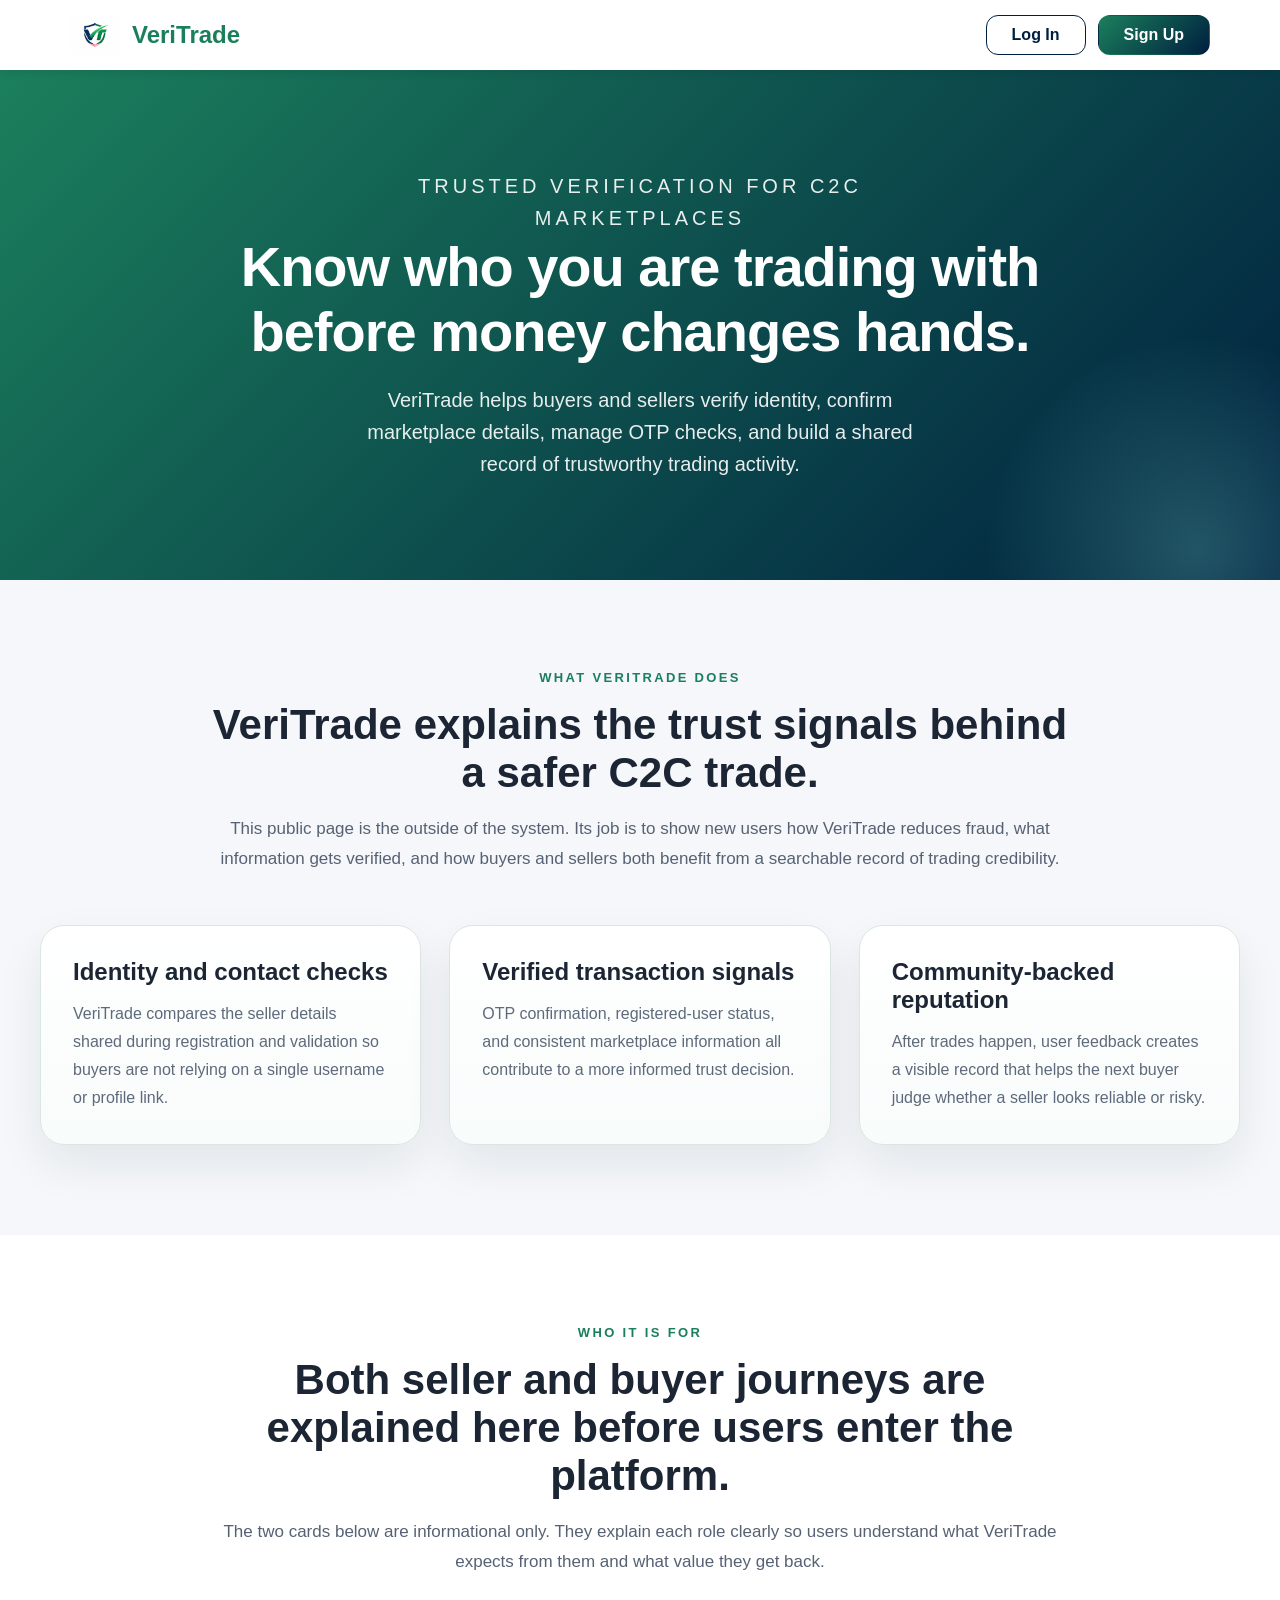
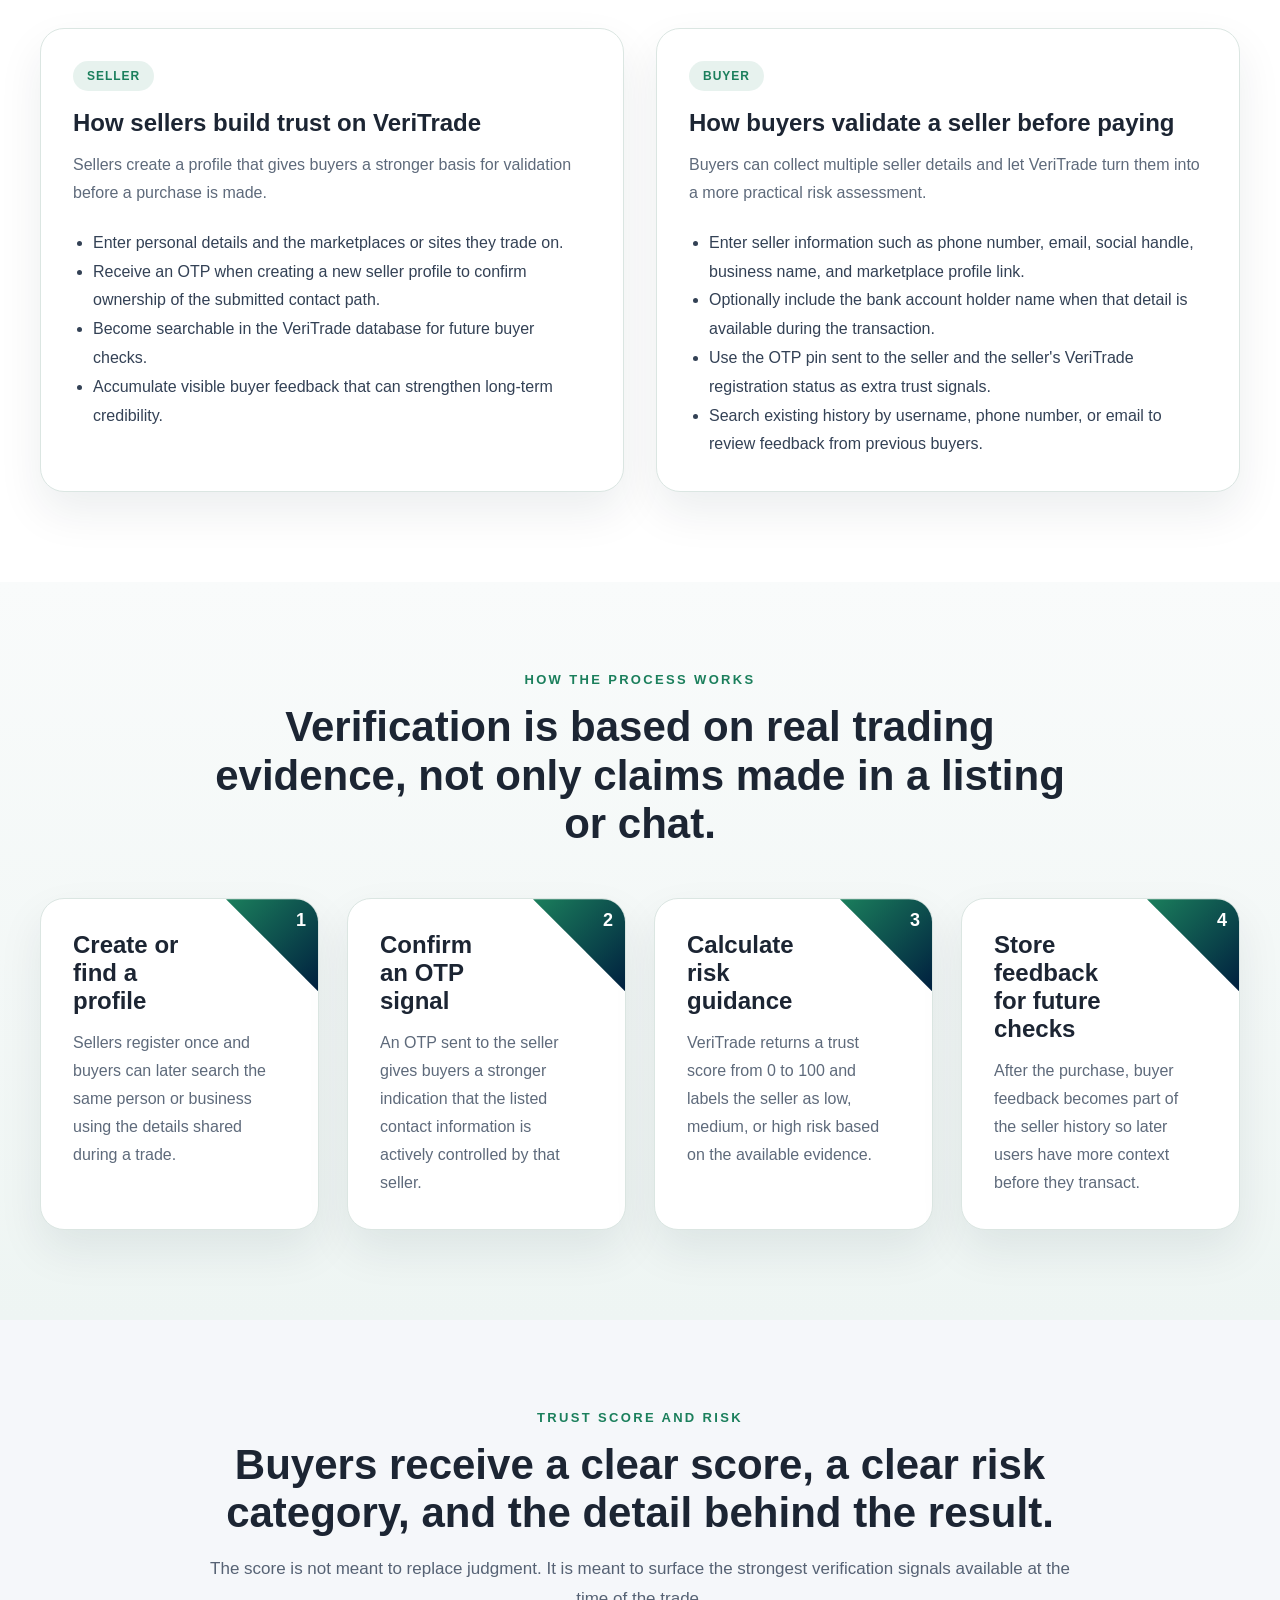
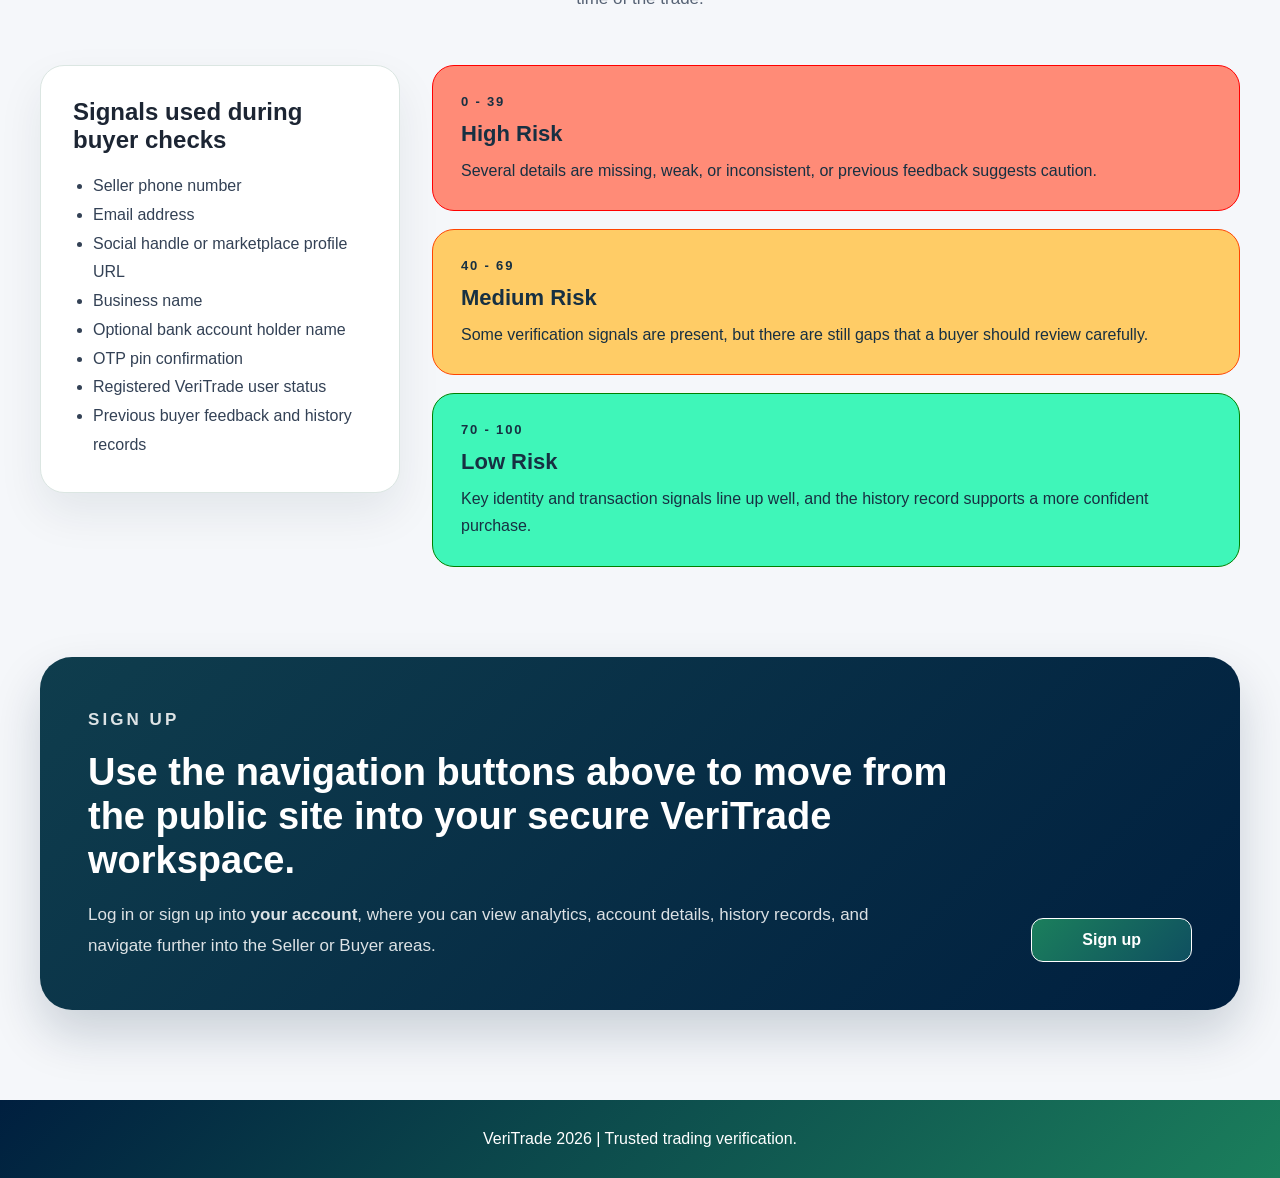
==== commit 64d07f02: "footer update" ====
--- a/index.html
+++ b/index.html
@@ -6,6 +6,7 @@
     <title>VeriTrade | C2C Buyer and Seller Verification</title>
     <meta name="description" content="VeriTrade helps buyers and sellers verify trading identities on C2C ecommerce platforms using OTP confirmation, trust scores, and shared feedback history.">
     <link rel="stylesheet" href="css/style.css?v=20260506-1">
+    <script src="javascript/app.js?v=20260506-1" defer></script>
 </head>
 <body class="home-page">
     <nav class="navbar">
@@ -182,7 +183,7 @@
     </main>
 
     <footer class="footer">
-        <p>VeriTrade | Trusted verification for C2C buyers and sellers.</p>
+        <p>VeriTrade <span data-current-year></span> | Trusted trading verification.</p>
     </footer>
 </body>
 </html>
--- a/css/style.css
+++ b/css/style.css
@@ -716,6 +716,10 @@
     margin-top: 18px;
 }
 
+.seller-registration-card .portal-form {
+    margin-top: 24px;
+}
+
 .portal-form-grid {
     display: grid;
     grid-template-columns: repeat(2, minmax(0, 1fr));
@@ -724,17 +728,96 @@
 
 .seller-registration-grid {
     align-items: start;
+    gap: 22px;
 }
 
 .portal-form-grid-wide {
     grid-column: 1 / -1;
 }
 
-.address-grid {
+.seller-section-card {
+    grid-column: 1 / -1;
+    display: grid;
+    gap: 18px;
+    margin: 0;
+    padding: 24px;
+    border: 1px solid #dbe6e2;
+    border-radius: 22px;
+    background: linear-gradient(180deg, #fbfdfd 0%, #f4f9f7 100%);
+}
+
+.seller-section-header {
+    display: grid;
+    gap: 6px;
+}
+
+.seller-section-header h4 {
+    color: #1c2533;
+    font-size: 24px;
+    line-height: 1.2;
+}
+
+.seller-section-header .form-note {
+    margin-top: 0;
+}
+
+.seller-inline-grid {
     display: grid;
     grid-template-columns: repeat(2, minmax(0, 1fr));
     gap: 18px 20px;
-    margin-top: 10px;
+}
+
+.seller-inline-card {
+    margin: 0;
+    padding: 18px;
+    border: 1px solid #dbe6e2;
+    border-radius: 18px;
+    background: #fff;
+}
+
+.buyer-otp-section {
+    gap: 20px;
+}
+
+.buyer-otp-flow {
+    display: grid;
+    gap: 18px;
+}
+
+.buyer-otp-flow-row {
+    display: grid;
+    grid-template-columns: minmax(0, 1.15fr) minmax(280px, 0.85fr);
+    gap: 18px 20px;
+    align-items: start;
+}
+
+.buyer-otp-card {
+    display: grid;
+    gap: 10px;
+}
+
+.buyer-otp-card .inline-action-btn {
+    justify-self: start;
+}
+
+.address-container-outer {
+    grid-column: 1 / -1;
+    display: grid;
+    gap: 18px;
+}
+
+.address-container-inner {
+    border: 2px solid #c7d6d0;
+    border-radius: 20px;
+    padding: 22px;
+    background: #fff;
+}
+
+.address-grid {
+    display: grid;
+    grid-template-columns: repeat(2, minmax(0, 1fr));
+    gap: 18px 20px;
+    margin-top: 0;
 }
 
 .form-group textarea {
@@ -940,6 +1023,15 @@
     background: linear-gradient(180deg, #ffffff 0%, #f6fbf9 100%);
 }
 
+.seller-verification-shell .verification-panel {
+    background: #fff;
+}
+
+.seller-verification-shell .verification-panel-header {
+    padding-bottom: 18px;
+    border-bottom: 1px solid #e3ece8;
+}
+
 .verification-panel-header {
     display: flex;
     justify-content: space-between;
@@ -962,6 +1054,31 @@
 .verification-checklist p {
     color: #334155;
     font-weight: 600;
+}
+
+.seller-verification-upload-grid {
+    display: grid;
+    grid-template-columns: repeat(2, minmax(0, 1fr));
+    gap: 18px 20px;
+    margin-top: 22px;
+}
+
+.seller-upload-step {
+    display: grid;
+    gap: 12px;
+    align-content: start;
+}
+
+.seller-upload-step .upload-panel {
+    height: 100%;
+}
+
+.seller-upload-state {
+    margin-top: 0;
+}
+
+.seller-verification-summary {
+    margin-top: 22px;
 }
 
 .verification-score-bar {
@@ -980,6 +1097,10 @@
     border-radius: 18px;
     padding: 18px;
     background: #fff;
+}
+
+.verification-score-card-full {
+    grid-column: 1 / -1;
 }
 
 .verification-score-card strong {
@@ -993,6 +1114,21 @@
 .verification-score-card p {
     color: #5e6a7b;
     line-height: 1.7;
+}
+
+.buyer-safety-score-wrap {
+    grid-column: 1 / -1;
+    margin-top: 2px;
+    padding-bottom: 14px;
+}
+
+.buyer-safety-score-grid {
+    margin-top: 0;
+}
+
+.buyer-safety-score-card {
+    width: 100%;
+    max-width: none;
 }
 
 .verification-message-stack {
@@ -1272,6 +1408,99 @@
 .buyer-btn:hover {
     transform: translateY(-2px);
     box-shadow: 0 10px 25px rgba(127, 228, 212, 0.4);
+}
+
+.terms-page {
+    background:
+        radial-gradient(circle at top left, rgba(27, 127, 92, 0.08), transparent 28%),
+        linear-gradient(180deg, #f7f4ee 0%, #fcfbf8 100%);
+}
+
+.terms-hero {
+    padding: 76px 24px 30px;
+}
+
+.terms-hero-inner {
+    width: min(900px, 100%);
+    margin: 0 auto;
+    padding: 42px;
+    border: 1px solid rgba(255, 255, 255, 0.2);
+    border-radius: 28px;
+    background: linear-gradient(135deg, #1B7F5C 30%, #001F3F 100%);
+    box-shadow: 0 22px 46px rgba(12, 33, 55, 0.16);
+}
+
+.terms-kicker {
+    color: rgba(255, 255, 255, 0.78);
+    font-size: 13px;
+    font-weight: 700;
+    letter-spacing: 0.16em;
+    text-transform: uppercase;
+}
+
+.terms-hero-inner h1 {
+    margin-top: 14px;
+    color: #ffffff;
+    font-size: clamp(34px, 5vw, 52px);
+    line-height: 1.08;
+    max-width: 720px;
+}
+
+.terms-hero-inner p {
+    margin-top: 18px;
+    color: rgba(240, 247, 255, 0.9);
+    font-size: 18px;
+    line-height: 1.8;
+    max-width: 760px;
+}
+
+.terms-shell {
+    padding: 0 24px 80px;
+}
+
+.terms-layout {
+    width: min(900px, 100%);
+    margin: 0 auto;
+    display: grid;
+    gap: 18px;
+}
+
+.terms-card {
+    padding: 30px 32px;
+    border: 1px solid #dde2dc;
+    border-radius: 24px;
+    background: rgba(255, 255, 255, 0.9);
+    box-shadow: 0 12px 30px rgba(12, 33, 55, 0.05);
+}
+
+.terms-card-accent {
+    border-color: #b8d4ca;
+    background: linear-gradient(180deg, #ffffff 0%, #f3faf7 100%);
+}
+
+.terms-card h2 {
+    color: #1c2533;
+    font-size: 24px;
+    line-height: 1.3;
+    margin-bottom: 14px;
+}
+
+.terms-card p {
+    color: #4a5a6a;
+    line-height: 1.8;
+}
+
+.terms-card p + p {
+    margin-top: 14px;
+}
+
+.terms-list {
+    margin-top: 14px;
+    padding-left: 22px;
+    color: #405264;
+    display: grid;
+    gap: 10px;
+    line-height: 1.7;
 }
 
 .footer {
@@ -1745,6 +1974,12 @@
         display: grid;
     }
 
+    .seller-inline-grid,
+    .buyer-otp-flow-row,
+    .seller-verification-upload-grid {
+        grid-template-columns: 1fr;
+    }
+
     .capture-preview-card {
         grid-template-columns: 1fr;
     }
@@ -1803,6 +2038,23 @@
         grid-template-columns: 1fr;
     }
 
+    .terms-hero,
+    .terms-shell {
+        padding-left: 20px;
+        padding-right: 20px;
+    }
+
+    .terms-hero-inner,
+    .terms-card {
+        padding: 24px;
+    }
+
+    .seller-section-card,
+    .address-container-inner,
+    .seller-inline-card {
+        padding: 20px;
+    }
+
     .address-grid {
         grid-template-columns: 1fr;
     }
